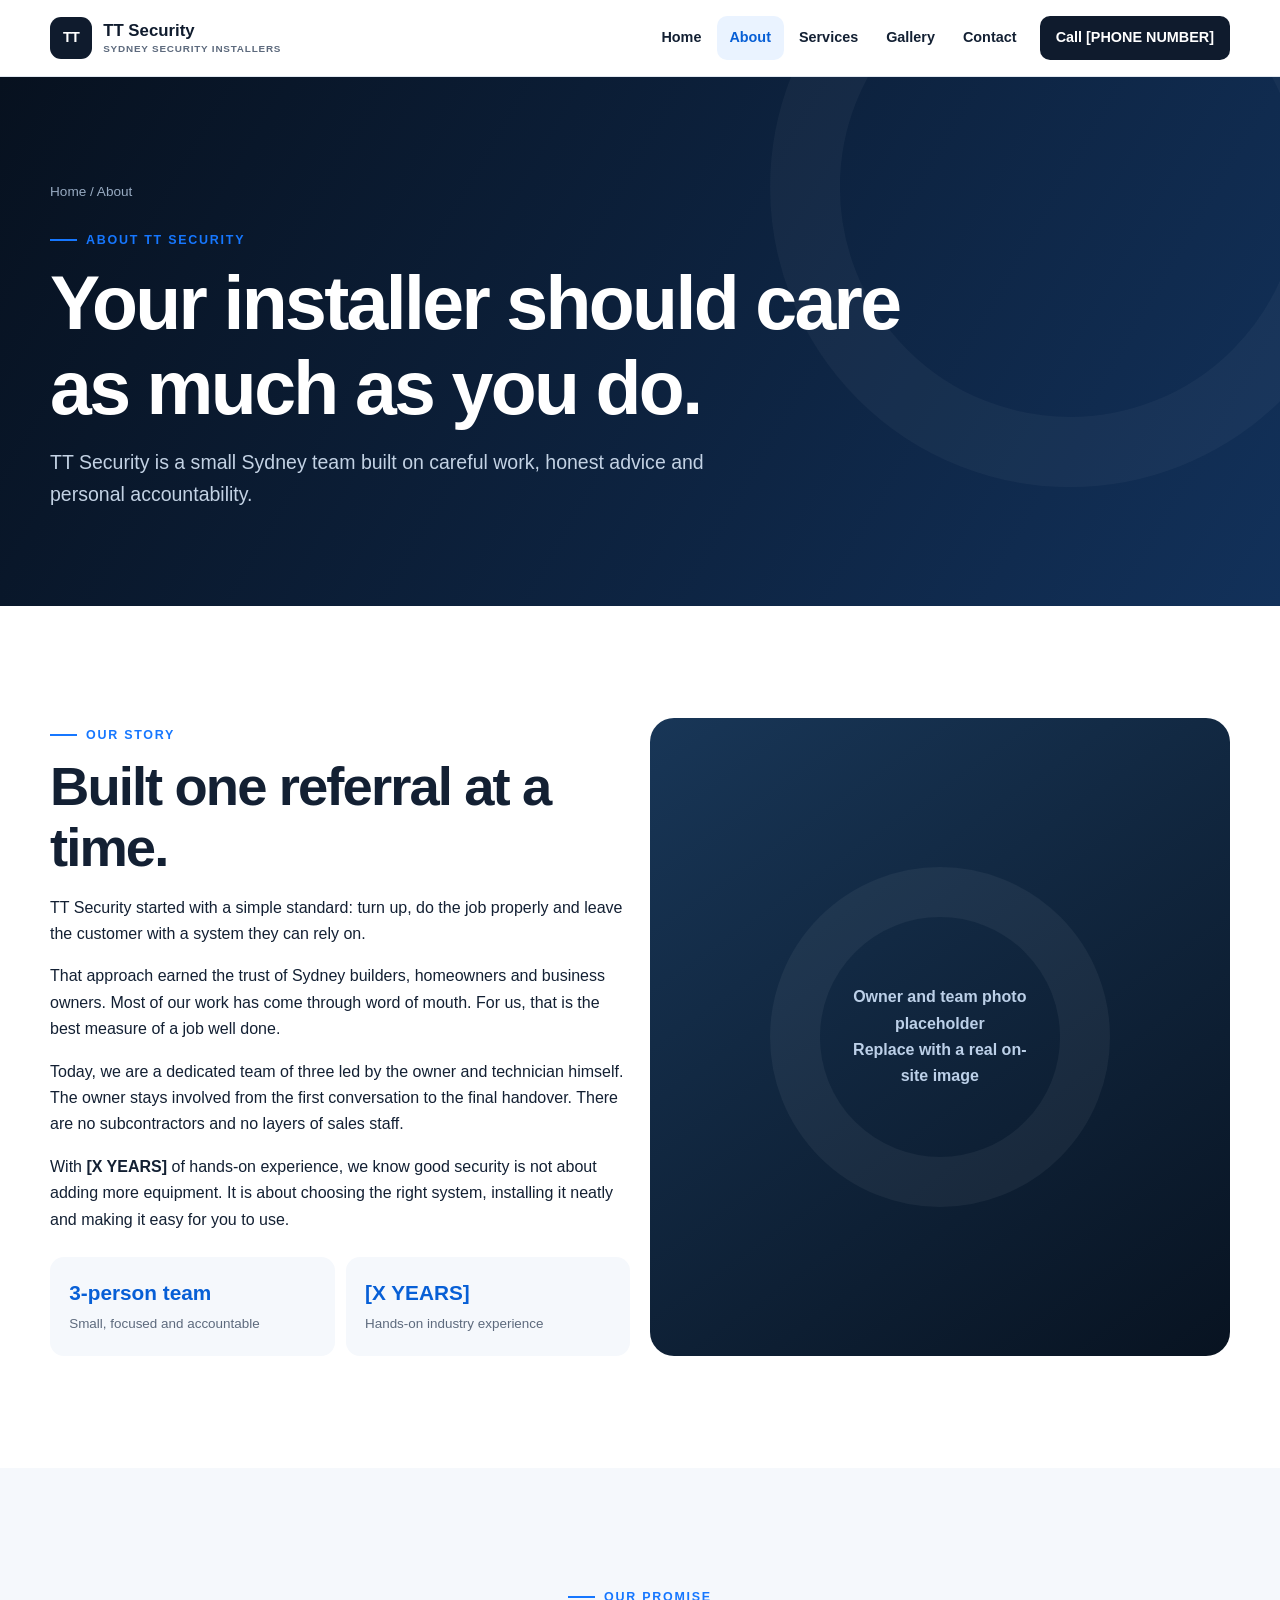
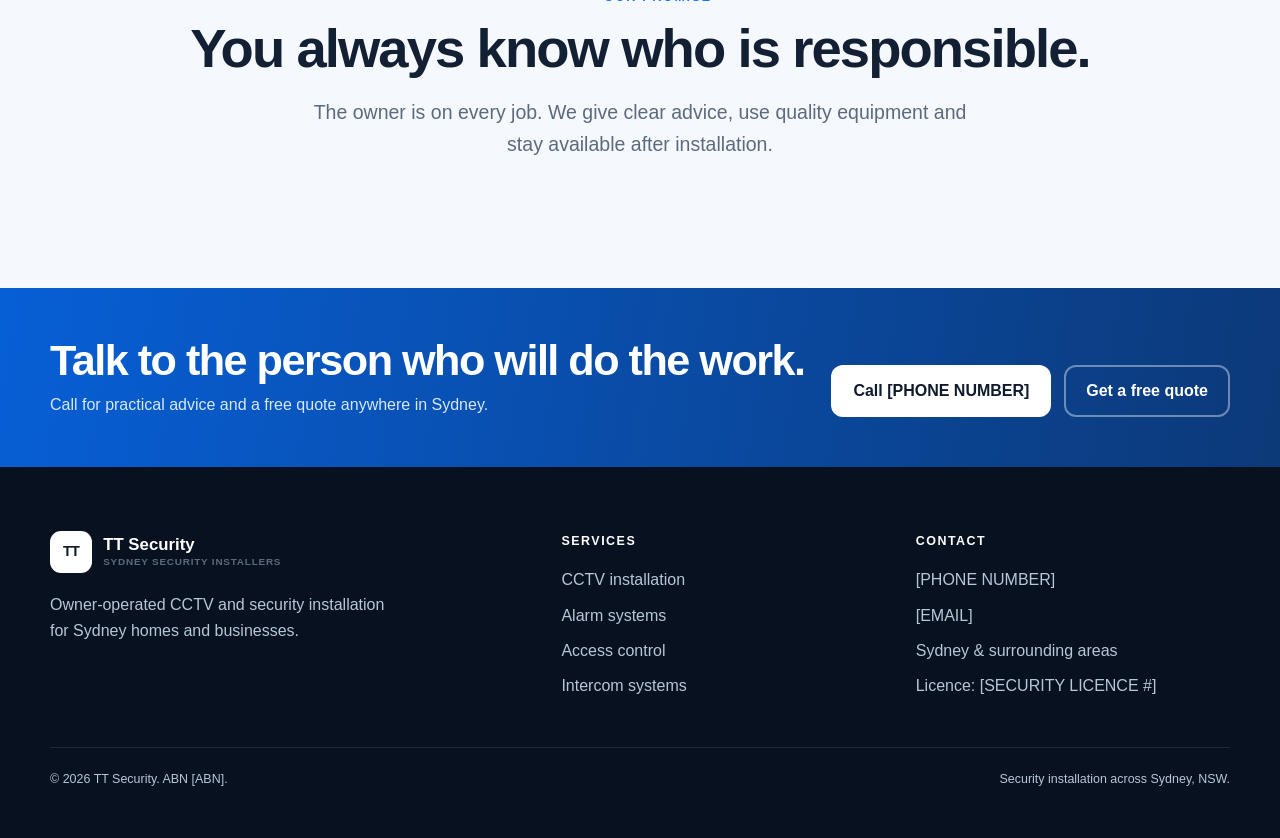
==== about.html @ d6d6823a "TT security website" ====
<!doctype html><html lang="en-AU"><head><meta charset="utf-8"><meta name="viewport" content="width=device-width, initial-scale=1"><title>About TT Security | Sydney Security Installers</title><meta name="description" content="Meet the owner-operated Sydney security team trusted by builders, homeowners and businesses for careful, accountable installation."><link rel="stylesheet" href="css/style.css"><script defer src="js/main.js"></script><script type="application/ld+json">{"@context":"https://schema.org","@type":"LocalBusiness","name":"TT Security","telephone":"[PHONE NUMBER]","email":"[EMAIL]","address":{"@type":"PostalAddress","streetAddress":"[ADDRESS]","addressLocality":"Sydney","addressRegion":"NSW","postalCode":"[POSTCODE]","addressCountry":"AU"},"areaServed":"Sydney NSW and surrounding areas","openingHours":"[BUSINESS HOURS]"}</script></head><body>
<a class="skip-link" href="#main">Skip to main content</a><header class="site-header"><div class="container header-inner"><a class="brand" href="index.html" aria-label="TT Security home"><span class="brand-mark">TT</span><span class="brand-text">TT Security<small>Sydney security installers</small></span></a><button class="nav-toggle" type="button" aria-expanded="false" aria-controls="site-nav" aria-label="Open navigation"><span class="nav-toggle-lines"></span></button><nav class="site-nav" id="site-nav" aria-label="Main navigation"><ul class="nav-list"><li><a href="index.html">Home</a></li><li><a href="about.html" aria-current="page">About</a></li><li><a href="services.html">Services</a></li><li><a href="gallery.html">Gallery</a></li><li><a href="contact.html">Contact</a></li><li><a class="nav-call" href="tel:+61000000000">Call [PHONE NUMBER]</a></li></ul></nav></div></header>
<main id="main"><section class="page-hero"><div class="container"><p class="breadcrumbs"><a href="index.html">Home</a> / About</p><p class="eyebrow">About TT Security</p><h1>Your installer should care as much as you do.</h1><p class="lead">TT Security is a small Sydney team built on careful work, honest advice and personal accountability.</p></div></section>
<section class="section"><div class="container about-grid"><div data-reveal><p class="eyebrow">Our story</p><h2>Built one referral at a time.</h2><p>TT Security started with a simple standard: turn up, do the job properly and leave the customer with a system they can rely on.</p><p>That approach earned the trust of Sydney builders, homeowners and business owners. Most of our work has come through word of mouth. For us, that is the best measure of a job well done.</p><p>Today, we are a dedicated team of three led by the owner and technician himself. The owner stays involved from the first conversation to the final handover. There are no subcontractors and no layers of sales staff.</p><p>With <strong>[X YEARS]</strong> of hands-on experience, we know good security is not about adding more equipment. It is about choosing the right system, installing it neatly and making it easy for you to use.</p><div class="stat-row"><div class="stat"><strong>3-person team</strong><span>Small, focused and accountable</span></div><div class="stat"><strong>[X YEARS]</strong><span>Hands-on industry experience</span></div></div></div><div class="photo-placeholder" data-reveal role="img" aria-label="Placeholder for a photo of the TT Security owner and installation team"><span>Owner and team photo placeholder<br>Replace with a real on-site image</span></div></div></section>
<section class="section section-alt"><div class="container center" data-reveal><p class="eyebrow">Our promise</p><h2>You always know who is responsible.</h2><p class="lead">The owner is on every job. We give clear advice, use quality equipment and stay available after installation.</p></div></section>
<section class="cta-band"><div class="container cta-band-inner"><div><h2>Talk to the person who will do the work.</h2><p>Call for practical advice and a free quote anywhere in Sydney.</p></div><div class="button-row"><a class="button button-light" href="tel:+61000000000">Call [PHONE NUMBER]</a><a class="button button-outline" href="contact.html">Get a free quote</a></div></div></section></main>
<footer class="site-footer"><div class="container"><div class="footer-grid"><div class="footer-brand"><a class="brand" href="index.html"><span class="brand-mark">TT</span><span class="brand-text">TT Security<small>Sydney security installers</small></span></a><p>Owner-operated CCTV and security installation for Sydney homes and businesses.</p></div><div><p class="footer-heading">Services</p><ul class="footer-links"><li><a href="services.html#cctv">CCTV installation</a></li><li><a href="services.html#alarms">Alarm systems</a></li><li><a href="services.html#access-control">Access control</a></li><li><a href="services.html#intercoms">Intercom systems</a></li></ul></div><div><p class="footer-heading">Contact</p><ul class="footer-links"><li><a href="tel:+61000000000">[PHONE NUMBER]</a></li><li><a href="mailto:hello@example.com">[EMAIL]</a></li><li>Sydney &amp; surrounding areas</li><li>Licence: [SECURITY LICENCE #]</li></ul></div></div><div class="footer-bottom"><span>© <span data-year>2026</span> TT Security. ABN [ABN].</span><span>Security installation across Sydney, NSW.</span></div></div></footer><div class="mobile-call-bar"><a href="tel:+61000000000">☎ Call TT Security</a></div></body></html>
---- css/style.css ----
:root {
  --navy-950: #07111f;
  --navy-900: #0f1b2d;
  --navy-800: #172943;
  --blue: #1677ff;
  --blue-dark: #075fd6;
  --blue-pale: #eaf3ff;
  --white: #ffffff;
  --ink: #132033;
  --muted: #5d6a7d;
  --line: #dce4ee;
  --surface: #f5f8fc;
  --success: #16825d;
  --shadow: 0 18px 50px rgba(15, 27, 45, 0.1);
  --radius: 20px;
  --max-width: 1180px;
}

* { box-sizing: border-box; }

html { scroll-behavior: smooth; }

body {
  margin: 0;
  color: var(--ink);
  background: var(--white);
  font-family: Inter, ui-sans-serif, -apple-system, BlinkMacSystemFont, "Segoe UI", sans-serif;
  font-size: 16px;
  line-height: 1.65;
  -webkit-font-smoothing: antialiased;
}

body.menu-open,
body.lightbox-open { overflow: hidden; }

a { color: inherit; text-decoration: none; }
img, svg { display: block; max-width: 100%; }
button, input, select, textarea { font: inherit; }
button { cursor: pointer; }

:focus-visible {
  outline: 3px solid rgba(22, 119, 255, 0.45);
  outline-offset: 3px;
}

.skip-link {
  position: fixed;
  left: 1rem;
  top: -5rem;
  z-index: 200;
  padding: 0.75rem 1rem;
  border-radius: 10px;
  color: var(--white);
  background: var(--blue);
  font-weight: 800;
}

.skip-link:focus { top: 1rem; }

.container {
  width: min(calc(100% - 2rem), var(--max-width));
  margin-inline: auto;
}

.section { padding: 5rem 0; }
.section-sm { padding: 3rem 0; }
.section-alt { background: var(--surface); }
.section-dark { color: var(--white); background: var(--navy-900); }

.eyebrow {
  display: inline-flex;
  align-items: center;
  gap: 0.55rem;
  margin: 0 0 0.85rem;
  color: var(--blue);
  font-size: 0.78rem;
  font-weight: 850;
  letter-spacing: 0.14em;
  line-height: 1.3;
  text-transform: uppercase;
}

.eyebrow::before {
  width: 1.7rem;
  height: 2px;
  background: currentColor;
  content: "";
}

.section-dark .eyebrow { color: #6eacff; }

h1, h2, h3 {
  margin: 0 0 1rem;
  font-weight: 850;
  letter-spacing: -0.035em;
  line-height: 1.12;
}

h1 { font-size: clamp(2.65rem, 8vw, 5.5rem); }
h2 { font-size: clamp(2rem, 5vw, 3.4rem); }
h3 { font-size: 1.35rem; }
p { margin: 0 0 1rem; }

.lead {
  max-width: 680px;
  color: var(--muted);
  font-size: clamp(1.05rem, 2vw, 1.22rem);
}

.section-dark .lead { color: #b8c7da; }
.center { text-align: center; }
.center .lead { margin-inline: auto; }

.button-row {
  display: flex;
  flex-wrap: wrap;
  gap: 0.8rem;
  margin-top: 1.7rem;
}

.button {
  display: inline-flex;
  min-height: 52px;
  align-items: center;
  justify-content: center;
  gap: 0.6rem;
  padding: 0.85rem 1.25rem;
  border: 2px solid transparent;
  border-radius: 12px;
  color: var(--white);
  background: var(--blue);
  box-shadow: 0 10px 24px rgba(22, 119, 255, 0.22);
  font-weight: 800;
  line-height: 1.2;
  transition: transform 180ms ease, background 180ms ease, box-shadow 180ms ease;
}

.button:hover { background: var(--blue-dark); transform: translateY(-2px); }
.button-light { color: var(--navy-900); background: var(--white); box-shadow: none; }
.button-light:hover { background: #eaf3ff; }
.button-outline { border-color: rgba(255, 255, 255, 0.4); background: transparent; box-shadow: none; }
.button-outline:hover { border-color: var(--white); background: rgba(255, 255, 255, 0.08); }
.button-dark { background: var(--navy-900); box-shadow: none; }
.button-dark:hover { background: var(--navy-800); }
.text-link { color: var(--blue-dark); font-weight: 800; }
.text-link:hover { text-decoration: underline; text-underline-offset: 4px; }

/* Header */
.site-header {
  position: sticky;
  top: 0;
  z-index: 100;
  border-bottom: 1px solid rgba(220, 228, 238, 0.85);
  background: rgba(255, 255, 255, 0.94);
  backdrop-filter: blur(14px);
}

.header-inner {
  display: flex;
  min-height: 76px;
  align-items: center;
  justify-content: space-between;
  gap: 1rem;
}

.brand { display: inline-flex; align-items: center; gap: 0.7rem; }
.brand-mark {
  display: grid;
  width: 42px;
  height: 42px;
  place-items: center;
  border-radius: 11px;
  color: var(--white);
  background: var(--navy-900);
  font-size: 0.9rem;
  font-weight: 900;
  letter-spacing: -0.05em;
}
.brand-text { display: grid; color: var(--navy-900); font-size: 1.05rem; font-weight: 900; line-height: 1.05; }
.brand-text small { margin-top: 0.25rem; color: var(--muted); font-size: 0.62rem; font-weight: 700; letter-spacing: 0.08em; text-transform: uppercase; }

.nav-toggle {
  display: grid;
  width: 48px;
  height: 48px;
  padding: 0;
  place-items: center;
  border: 1px solid var(--line);
  border-radius: 11px;
  color: var(--navy-900);
  background: var(--white);
}

.nav-toggle-lines,
.nav-toggle-lines::before,
.nav-toggle-lines::after {
  width: 21px;
  height: 2px;
  border-radius: 2px;
  background: currentColor;
  content: "";
  transition: transform 180ms ease, opacity 180ms ease;
}
.nav-toggle-lines { position: relative; }
.nav-toggle-lines::before { position: absolute; left: 0; top: -7px; }
.nav-toggle-lines::after { position: absolute; left: 0; top: 7px; }
.nav-toggle[aria-expanded="true"] .nav-toggle-lines { background: transparent; }
.nav-toggle[aria-expanded="true"] .nav-toggle-lines::before { top: 0; transform: rotate(45deg); }
.nav-toggle[aria-expanded="true"] .nav-toggle-lines::after { top: 0; transform: rotate(-45deg); }

.site-nav {
  position: fixed;
  inset: 77px 0 auto;
  display: none;
  max-height: calc(100vh - 77px);
  padding: 1rem;
  overflow-y: auto;
  border-bottom: 1px solid var(--line);
  background: var(--white);
  box-shadow: var(--shadow);
}
.site-nav.is-open { display: block; }
.nav-list { display: grid; gap: 0.2rem; margin: 0; padding: 0; list-style: none; }
.nav-list a { display: block; padding: 0.9rem 1rem; border-radius: 10px; font-weight: 750; }
.nav-list a:hover, .nav-list a[aria-current="page"] { color: var(--blue-dark); background: var(--blue-pale); }
.nav-list .nav-call { margin-top: 0.45rem; color: var(--white); background: var(--navy-900); text-align: center; }
.nav-list .nav-call:hover { color: var(--white); background: var(--navy-800); }

/* Hero */
.hero {
  position: relative;
  display: grid;
  min-height: 680px;
  align-items: center;
  overflow: hidden;
  color: var(--white);
  background:
    radial-gradient(circle at 82% 28%, rgba(22, 119, 255, 0.28), transparent 25%),
    linear-gradient(115deg, var(--navy-950) 0%, var(--navy-900) 62%, #102a50 100%);
}

.hero::before {
  position: absolute;
  inset: 0;
  opacity: 0.24;
  background-image: linear-gradient(rgba(255,255,255,.06) 1px, transparent 1px), linear-gradient(90deg, rgba(255,255,255,.06) 1px, transparent 1px);
  background-size: 52px 52px;
  content: "";
  mask-image: linear-gradient(to right, transparent, black 50%);
}

.hero::after {
  position: absolute;
  right: -140px;
  bottom: -240px;
  width: 600px;
  height: 600px;
  border: 90px solid rgba(255, 255, 255, 0.035);
  border-radius: 50%;
  content: "";
}

.hero-grid { position: relative; z-index: 1; display: grid; gap: 2.5rem; padding: 6rem 0; }
.hero-copy { max-width: 800px; }
.hero h1 { max-width: 850px; }
.hero .lead { max-width: 680px; color: #c4d2e5; }
.hero-note { display: flex; align-items: center; gap: 0.65rem; margin-top: 1.5rem; color: #c4d2e5; font-size: 0.92rem; }
.hero-note svg { width: 19px; color: #70adff; }

.hero-panel {
  position: relative;
  max-width: 420px;
  padding: 1.4rem;
  border: 1px solid rgba(255,255,255,.13);
  border-radius: var(--radius);
  background: rgba(255,255,255,.07);
  backdrop-filter: blur(12px);
}
.hero-panel strong { display: block; margin-bottom: 0.75rem; font-size: 1.2rem; }
.hero-panel ul { display: grid; gap: 0.65rem; margin: 0; padding: 0; list-style: none; }
.hero-panel li { display: flex; align-items: center; gap: 0.6rem; color: #dbe7f6; }
.hero-panel li::before { width: 8px; height: 8px; flex: 0 0 auto; border-radius: 50%; background: #5da3ff; content: ""; }

.trust-bar { position: relative; z-index: 3; margin-top: -1px; border-bottom: 1px solid var(--line); background: var(--white); }
.trust-grid { display: grid; grid-template-columns: 1fr 1fr; }
.trust-item { display: grid; min-height: 102px; align-content: center; padding: 1rem; border-right: 1px solid var(--line); border-bottom: 1px solid var(--line); }
.trust-item:nth-child(even) { border-right: 0; }
.trust-item strong { color: var(--navy-900); font-size: 0.93rem; }
.trust-item span { color: var(--muted); font-size: 0.76rem; }

/* Cards and grids */
.section-heading { display: flex; align-items: end; justify-content: space-between; gap: 2rem; margin-bottom: 2.5rem; }
.section-heading > div { max-width: 700px; }
.cards-4 { display: grid; gap: 1rem; }
.card {
  padding: 1.6rem;
  border: 1px solid var(--line);
  border-radius: var(--radius);
  background: var(--white);
  box-shadow: 0 12px 32px rgba(15, 27, 45, 0.05);
  transition: transform 180ms ease, border-color 180ms ease, box-shadow 180ms ease;
}
.card:hover { border-color: #b7d4fb; box-shadow: var(--shadow); transform: translateY(-4px); }
.icon-box { display: grid; width: 52px; height: 52px; margin-bottom: 1.3rem; place-items: center; border-radius: 14px; color: var(--blue); background: var(--blue-pale); }
.icon-box svg { width: 26px; height: 26px; }
.card p { color: var(--muted); }

.why-grid, .split-grid, .contact-grid, .about-grid, .service-detail { display: grid; gap: 1.2rem; }
.why-item { padding: 1.4rem 0; border-top: 1px solid rgba(220, 228, 238, 0.22); }
.why-number { display: block; margin-bottom: 0.9rem; color: #69aaff; font-size: 0.8rem; font-weight: 850; letter-spacing: 0.1em; }
.why-item p { color: #b8c7da; }

.audience-card { position: relative; min-height: 390px; padding: 2rem; overflow: hidden; border-radius: 24px; color: var(--white); background: var(--navy-900); }
.audience-card.business { background: linear-gradient(140deg, #0c4fa9, #0f1b2d); }
.audience-card::after { position: absolute; right: -55px; bottom: -55px; width: 180px; height: 180px; border: 40px solid rgba(255,255,255,.06); border-radius: 50%; content: ""; }
.audience-card > * { position: relative; z-index: 1; }
.audience-card p { max-width: 500px; color: #c7d4e5; }
.audience-label { display: inline-block; margin-bottom: 5rem; color: #81b6ff; font-size: 0.75rem; font-weight: 850; letter-spacing: 0.12em; text-transform: uppercase; }

/* Project placeholders */
.work-grid { display: grid; grid-template-columns: repeat(2, 1fr); gap: 0.75rem; }
.work-tile { position: relative; min-height: 180px; overflow: hidden; border-radius: 16px; color: var(--white); background: linear-gradient(145deg, #19375b, #091423); }
.work-tile::before { position: absolute; inset: 0; opacity: 0.32; background: repeating-linear-gradient(135deg, transparent 0 18px, rgba(255,255,255,.05) 18px 19px); content: ""; }
.work-tile::after { position: absolute; top: 28%; left: 50%; width: 52px; height: 30px; border: 5px solid rgba(255,255,255,.7); border-radius: 9px 9px 18px 18px; content: ""; transform: translateX(-50%); }
.work-tile span { position: absolute; right: 0.9rem; bottom: 0.8rem; left: 0.9rem; z-index: 1; font-size: 0.8rem; font-weight: 750; }
.work-tile:hover::before { opacity: 0.52; }

/* Forms */
.quote-wrap { display: grid; gap: 2rem; }
.quote-copy { max-width: 520px; }
.quote-copy .callout { margin-top: 2rem; padding: 1.2rem; border-left: 4px solid var(--blue); border-radius: 0 12px 12px 0; background: var(--blue-pale); }
.quote-form { padding: 1.4rem; border: 1px solid var(--line); border-radius: 24px; background: var(--white); box-shadow: var(--shadow); }
.form-grid { display: grid; gap: 1rem; }
.field { display: grid; gap: 0.4rem; }
.field label, .field legend { color: var(--navy-900); font-size: 0.88rem; font-weight: 800; }
.field label span { color: var(--blue-dark); }
.field input, .field select, .field textarea {
  width: 100%;
  min-height: 50px;
  padding: 0.75rem 0.85rem;
  border: 1px solid #cdd8e6;
  border-radius: 10px;
  color: var(--ink);
  background: #fbfcfe;
}
.field textarea { min-height: 120px; resize: vertical; }
.field input:focus, .field select:focus, .field textarea:focus { border-color: var(--blue); outline: 3px solid rgba(22,119,255,.12); }
.field-full { grid-column: 1 / -1; }
fieldset.field { margin: 0; padding: 0; border: 0; }
.radio-group { display: flex; gap: 0.7rem; }
.radio-option { display: flex; flex: 1; min-height: 50px; align-items: center; gap: 0.55rem; padding: 0.7rem 0.8rem; border: 1px solid #cdd8e6; border-radius: 10px; background: #fbfcfe; }
.radio-option input { width: 18px; min-height: auto; accent-color: var(--blue); }
.form-footer { display: grid; gap: 0.8rem; margin-top: 1rem; }
.form-footer .button { width: 100%; border: 0; }
.form-note { margin: 0; color: var(--muted); font-size: 0.83rem; text-align: center; }
.form-success { display: none; padding: 1rem; border-radius: 12px; color: #0a5e42; background: #e7f7f1; font-weight: 750; }
.form-success.is-visible { display: block; }

/* Inner pages */
.page-hero { position: relative; padding: 6.5rem 0 5rem; overflow: hidden; color: var(--white); background: linear-gradient(120deg, var(--navy-950), #12315a); }
.page-hero::after { position: absolute; top: -190px; right: -90px; width: 460px; height: 460px; border: 70px solid rgba(255,255,255,.035); border-radius: 50%; content: ""; }
.page-hero .container { position: relative; z-index: 1; }
.page-hero h1 { max-width: 880px; font-size: clamp(2.6rem, 7vw, 4.7rem); }
.page-hero .lead { color: #c3d2e4; }
.breadcrumbs { margin-bottom: 1.2rem; color: #98abc2; font-size: 0.85rem; }
.breadcrumbs a:hover { color: var(--white); }

.photo-placeholder { position: relative; display: grid; min-height: 420px; place-items: center; overflow: hidden; border-radius: 24px; color: #bcd0e8; background: linear-gradient(145deg, #183657, #081321); text-align: center; }
.photo-placeholder::before { position: absolute; width: 240px; height: 240px; border: 50px solid rgba(255,255,255,.05); border-radius: 50%; content: ""; }
.photo-placeholder span { position: relative; z-index: 1; max-width: 220px; padding: 1rem; font-weight: 750; }
.stat-row { display: grid; grid-template-columns: 1fr 1fr; gap: 0.7rem; margin-top: 1.5rem; }
.stat { padding: 1.2rem; border-radius: 14px; background: var(--surface); }
.stat strong { display: block; color: var(--blue-dark); font-size: 1.3rem; }
.stat span { color: var(--muted); font-size: 0.84rem; }

.service-detail { padding: 3rem 0; border-bottom: 1px solid var(--line); scroll-margin-top: 92px; }
.service-detail:last-child { border-bottom: 0; }
.service-number { color: var(--blue); font-size: 0.76rem; font-weight: 900; letter-spacing: 0.14em; text-transform: uppercase; }
.service-list { display: grid; gap: 0.7rem; margin: 1.3rem 0; padding: 0; list-style: none; }
.service-list li { display: flex; gap: 0.65rem; }
.service-list li::before { color: var(--blue); content: "✓"; font-weight: 900; }
.use-case { padding: 1.3rem; border-radius: 14px; background: var(--surface); }
.use-case + .use-case { margin-top: 0.8rem; }
.use-case strong { display: block; margin-bottom: 0.35rem; }
.use-case p { margin: 0; color: var(--muted); font-size: 0.92rem; }
.brand-note { margin-top: 1rem; color: var(--muted); font-size: 0.88rem; }

.gallery-grid { display: grid; gap: 1rem; }
.gallery-item { padding: 0; overflow: hidden; border: 0; border-radius: 16px; color: var(--white); background: var(--navy-900); text-align: left; box-shadow: 0 10px 28px rgba(15,27,45,.1); }
.gallery-visual { position: relative; min-height: 250px; background: linear-gradient(145deg, #1c406b, #091321); }
.gallery-visual::before { position: absolute; inset: 0; opacity: .28; background: repeating-linear-gradient(45deg, transparent 0 24px, rgba(255,255,255,.06) 24px 25px); content: ""; }
.gallery-visual::after { position: absolute; top: 50%; left: 50%; width: 64px; height: 38px; border: 6px solid rgba(255,255,255,.72); border-radius: 12px 12px 22px 22px; content: ""; transform: translate(-50%,-50%); }
.gallery-item:nth-child(3n+2) .gallery-visual { background: linear-gradient(145deg, #1351a5, #0a1a30); }
.gallery-item:nth-child(3n+3) .gallery-visual { background: linear-gradient(145deg, #40516a, #0b1625); }
.gallery-caption { display: block; padding: 1rem; font-size: 0.88rem; font-weight: 750; }
.gallery-item:hover .gallery-visual { filter: brightness(1.15); }

.lightbox { position: fixed; inset: 0; z-index: 300; display: none; place-items: center; padding: 1rem; background: rgba(3,10,19,.92); }
.lightbox.is-open { display: grid; }
.lightbox-dialog { width: min(900px, 100%); }
.lightbox-visual { position: relative; min-height: min(65vh, 620px); border-radius: 18px; background: linear-gradient(145deg, #1c406b, #091321); }
.lightbox-visual::after { position: absolute; top: 50%; left: 50%; width: 100px; height: 58px; border: 9px solid rgba(255,255,255,.72); border-radius: 16px 16px 30px 30px; content: ""; transform: translate(-50%,-50%); }
.lightbox-caption { margin: 1rem 0 0; color: var(--white); text-align: center; }
.lightbox-close { position: absolute; top: 1rem; right: 1rem; display: grid; width: 48px; height: 48px; place-items: center; border: 1px solid rgba(255,255,255,.25); border-radius: 50%; color: var(--white); background: rgba(255,255,255,.08); font-size: 1.6rem; }

.contact-card { padding: 1.4rem; border: 1px solid var(--line); border-radius: 16px; }
.contact-card span { display: block; color: var(--muted); font-size: 0.8rem; font-weight: 750; letter-spacing: .08em; text-transform: uppercase; }
.contact-card strong, .contact-card a { color: var(--navy-900); font-size: 1.08rem; font-weight: 850; }
.map-wrap { min-height: 380px; overflow: hidden; border-radius: 20px; background: var(--surface); }
.map-wrap iframe { width: 100%; height: 420px; border: 0; }

.cta-band { padding: 3rem 0; color: var(--white); background: linear-gradient(100deg, var(--blue-dark), #0c3978); }
.cta-band-inner { display: grid; gap: 1.5rem; align-items: center; }
.cta-band h2 { margin-bottom: 0.5rem; font-size: clamp(1.8rem, 4vw, 2.7rem); }
.cta-band p { margin: 0; color: #d8e8ff; }

/* Footer */
.site-footer { padding: 4rem 0 6.5rem; color: #b7c6d8; background: var(--navy-950); }
.footer-grid { display: grid; gap: 2.5rem; }
.footer-brand .brand-text { color: var(--white); }
.footer-brand .brand-mark { color: var(--navy-900); background: var(--white); }
.footer-brand p { max-width: 350px; margin-top: 1.2rem; }
.footer-heading { margin: 0 0 1rem; color: var(--white); font-size: 0.78rem; font-weight: 850; letter-spacing: .12em; text-transform: uppercase; }
.footer-links { display: grid; gap: 0.55rem; margin: 0; padding: 0; list-style: none; }
.footer-links a:hover { color: var(--white); }
.footer-bottom { display: flex; flex-wrap: wrap; justify-content: space-between; gap: 1rem; margin-top: 3rem; padding-top: 1.3rem; border-top: 1px solid rgba(255,255,255,.1); font-size: 0.78rem; }

.mobile-call-bar { position: fixed; right: 0; bottom: 0; left: 0; z-index: 150; padding: 0.7rem 1rem calc(0.7rem + env(safe-area-inset-bottom)); border-top: 1px solid rgba(255,255,255,.15); background: var(--navy-950); }
.mobile-call-bar a { display: flex; min-height: 52px; align-items: center; justify-content: center; gap: .6rem; border-radius: 11px; color: var(--white); background: var(--blue); font-weight: 850; }

[data-reveal] { opacity: 0; transform: translateY(20px); transition: opacity 600ms ease, transform 600ms ease; }
[data-reveal].is-visible { opacity: 1; transform: none; }
@media (prefers-reduced-motion: reduce) {
  html { scroll-behavior: auto; }
  *, *::before, *::after { scroll-behavior: auto !important; transition-duration: .01ms !important; animation-duration: .01ms !important; animation-iteration-count: 1 !important; }
  [data-reveal] { opacity: 1; transform: none; }
}

@media (min-width: 680px) {
  .cards-4, .why-grid { grid-template-columns: repeat(2, 1fr); }
  .split-grid, .about-grid, .quote-wrap, .contact-grid { grid-template-columns: 1fr 1fr; }
  .form-grid { grid-template-columns: 1fr 1fr; }
  .work-grid { grid-template-columns: repeat(3, 1fr); }
  .gallery-grid { grid-template-columns: repeat(2, 1fr); }
  .footer-grid { grid-template-columns: 1.5fr 1fr 1fr; }
  .cta-band-inner { grid-template-columns: 1fr auto; }
  .quote-form { padding: 2rem; }
}

@media (min-width: 920px) {
  .section { padding: 7rem 0; }
  .nav-toggle { display: none; }
  .site-nav { position: static; display: block; max-height: none; padding: 0; overflow: visible; border: 0; background: transparent; box-shadow: none; }
  .nav-list { display: flex; align-items: center; gap: 0.15rem; }
  .nav-list a { padding: 0.65rem 0.8rem; font-size: 0.9rem; }
  .nav-list .nav-call { margin: 0 0 0 0.5rem; padding-inline: 1rem; }
  .hero-grid { grid-template-columns: 1fr 340px; align-items: end; }
  .trust-grid { grid-template-columns: repeat(4, 1fr); }
  .trust-item { border-bottom: 0; }
  .trust-item:nth-child(even) { border-right: 1px solid var(--line); }
  .trust-item:last-child { border-right: 0; }
  .cards-4 { grid-template-columns: repeat(4, 1fr); }
  .why-grid { grid-template-columns: repeat(4, 1fr); }
  .work-grid { grid-template-columns: repeat(6, 1fr); }
  .work-tile { min-height: 210px; }
  .service-detail { grid-template-columns: minmax(0, 1.15fr) minmax(320px, .85fr); gap: 5rem; padding: 5rem 0; }
  .service-detail:nth-child(even) .service-copy { order: 2; }
  .gallery-grid { grid-template-columns: repeat(3, 1fr); }
  .mobile-call-bar { display: none; }
  .site-footer { padding-bottom: 3rem; }
}

@media (max-width: 679px) {
  .section-heading { display: block; }
  .section-heading .text-link { display: inline-block; margin-top: 1rem; }
  .button-row .button { width: 100%; }
  .radio-group { flex-direction: column; }
  .page-hero { padding: 5rem 0 4rem; }
}
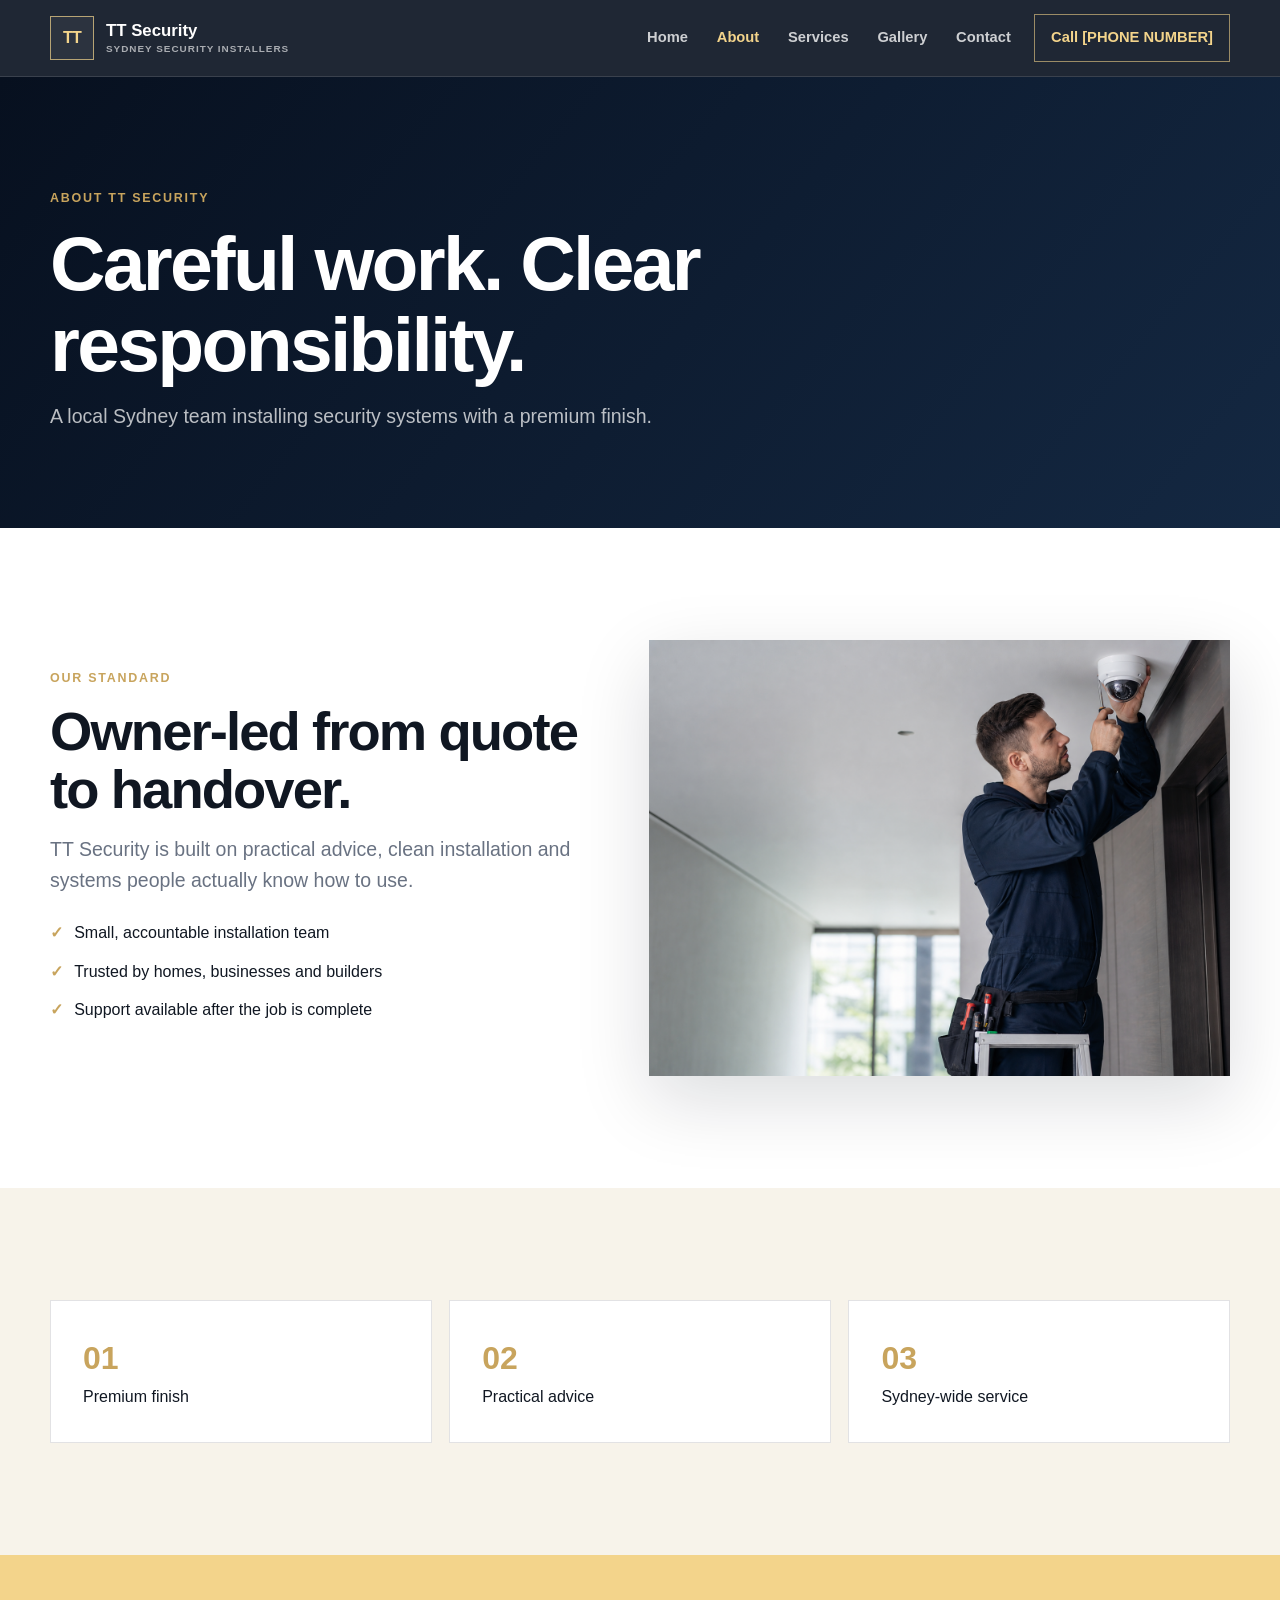
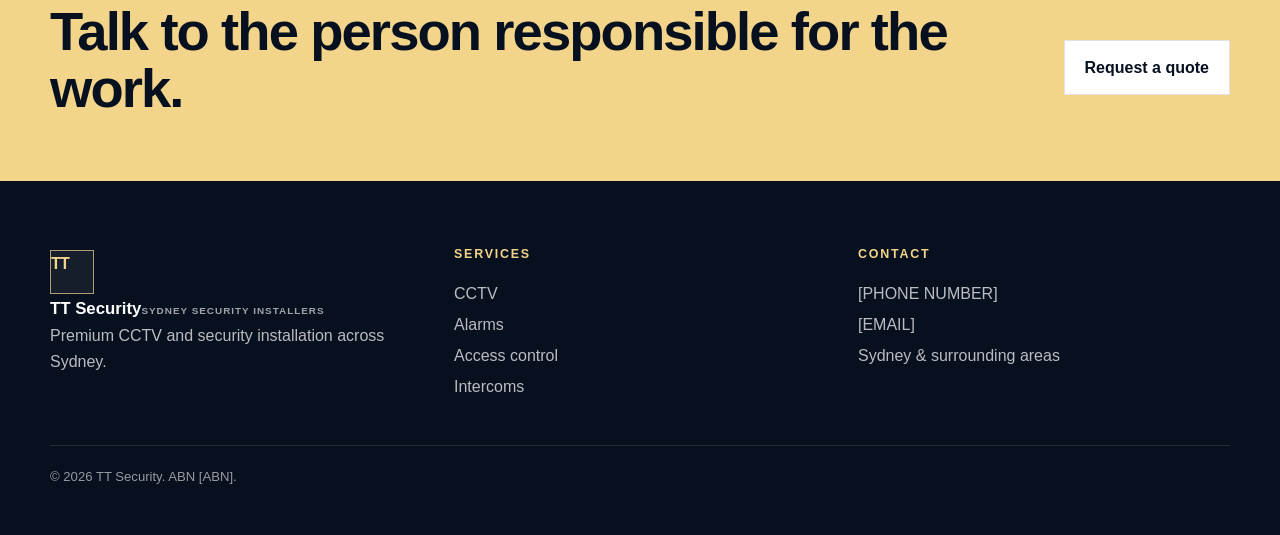
==== commit 15c2aa6a: "Website" ====
--- a/about.html
+++ b/about.html
@@ -1,7 +1,22 @@
-<!doctype html><html lang="en-AU"><head><meta charset="utf-8"><meta name="viewport" content="width=device-width, initial-scale=1"><title>About TT Security | Sydney Security Installers</title><meta name="description" content="Meet the owner-operated Sydney security team trusted by builders, homeowners and businesses for careful, accountable installation."><link rel="stylesheet" href="css/style.css"><script defer src="js/main.js"></script><script type="application/ld+json">{"@context":"https://schema.org","@type":"LocalBusiness","name":"TT Security","telephone":"[PHONE NUMBER]","email":"[EMAIL]","address":{"@type":"PostalAddress","streetAddress":"[ADDRESS]","addressLocality":"Sydney","addressRegion":"NSW","postalCode":"[POSTCODE]","addressCountry":"AU"},"areaServed":"Sydney NSW and surrounding areas","openingHours":"[BUSINESS HOURS]"}</script></head><body>
-<a class="skip-link" href="#main">Skip to main content</a><header class="site-header"><div class="container header-inner"><a class="brand" href="index.html" aria-label="TT Security home"><span class="brand-mark">TT</span><span class="brand-text">TT Security<small>Sydney security installers</small></span></a><button class="nav-toggle" type="button" aria-expanded="false" aria-controls="site-nav" aria-label="Open navigation"><span class="nav-toggle-lines"></span></button><nav class="site-nav" id="site-nav" aria-label="Main navigation"><ul class="nav-list"><li><a href="index.html">Home</a></li><li><a href="about.html" aria-current="page">About</a></li><li><a href="services.html">Services</a></li><li><a href="gallery.html">Gallery</a></li><li><a href="contact.html">Contact</a></li><li><a class="nav-call" href="tel:+61000000000">Call [PHONE NUMBER]</a></li></ul></nav></div></header>
-<main id="main"><section class="page-hero"><div class="container"><p class="breadcrumbs"><a href="index.html">Home</a> / About</p><p class="eyebrow">About TT Security</p><h1>Your installer should care as much as you do.</h1><p class="lead">TT Security is a small Sydney team built on careful work, honest advice and personal accountability.</p></div></section>
-<section class="section"><div class="container about-grid"><div data-reveal><p class="eyebrow">Our story</p><h2>Built one referral at a time.</h2><p>TT Security started with a simple standard: turn up, do the job properly and leave the customer with a system they can rely on.</p><p>That approach earned the trust of Sydney builders, homeowners and business owners. Most of our work has come through word of mouth. For us, that is the best measure of a job well done.</p><p>Today, we are a dedicated team of three led by the owner and technician himself. The owner stays involved from the first conversation to the final handover. There are no subcontractors and no layers of sales staff.</p><p>With <strong>[X YEARS]</strong> of hands-on experience, we know good security is not about adding more equipment. It is about choosing the right system, installing it neatly and making it easy for you to use.</p><div class="stat-row"><div class="stat"><strong>3-person team</strong><span>Small, focused and accountable</span></div><div class="stat"><strong>[X YEARS]</strong><span>Hands-on industry experience</span></div></div></div><div class="photo-placeholder" data-reveal role="img" aria-label="Placeholder for a photo of the TT Security owner and installation team"><span>Owner and team photo placeholder<br>Replace with a real on-site image</span></div></div></section>
-<section class="section section-alt"><div class="container center" data-reveal><p class="eyebrow">Our promise</p><h2>You always know who is responsible.</h2><p class="lead">The owner is on every job. We give clear advice, use quality equipment and stay available after installation.</p></div></section>
-<section class="cta-band"><div class="container cta-band-inner"><div><h2>Talk to the person who will do the work.</h2><p>Call for practical advice and a free quote anywhere in Sydney.</p></div><div class="button-row"><a class="button button-light" href="tel:+61000000000">Call [PHONE NUMBER]</a><a class="button button-outline" href="contact.html">Get a free quote</a></div></div></section></main>
-<footer class="site-footer"><div class="container"><div class="footer-grid"><div class="footer-brand"><a class="brand" href="index.html"><span class="brand-mark">TT</span><span class="brand-text">TT Security<small>Sydney security installers</small></span></a><p>Owner-operated CCTV and security installation for Sydney homes and businesses.</p></div><div><p class="footer-heading">Services</p><ul class="footer-links"><li><a href="services.html#cctv">CCTV installation</a></li><li><a href="services.html#alarms">Alarm systems</a></li><li><a href="services.html#access-control">Access control</a></li><li><a href="services.html#intercoms">Intercom systems</a></li></ul></div><div><p class="footer-heading">Contact</p><ul class="footer-links"><li><a href="tel:+61000000000">[PHONE NUMBER]</a></li><li><a href="mailto:hello@example.com">[EMAIL]</a></li><li>Sydney &amp; surrounding areas</li><li>Licence: [SECURITY LICENCE #]</li></ul></div></div><div class="footer-bottom"><span>© <span data-year>2026</span> TT Security. ABN [ABN].</span><span>Security installation across Sydney, NSW.</span></div></div></footer><div class="mobile-call-bar"><a href="tel:+61000000000">☎ Call TT Security</a></div></body></html>
+<!doctype html>
+<html lang="en-AU">
+<head>
+  <meta charset="utf-8">
+  <meta name="viewport" content="width=device-width, initial-scale=1">
+  <title>About TT Security | Sydney Security Installers</title>
+  <meta name="description" content="Owner-led Sydney security installers for premium CCTV, alarms, intercoms and access control.">
+  <link rel="stylesheet" href="css/style.css">
+  <script defer src="js/main.js"></script>
+</head>
+<body>
+  <a class="skip-link" href="#main">Skip to main content</a>
+  <header class="site-header"><div class="container header-inner"><a class="brand" href="index.html"><span class="brand-mark">TT</span><span class="brand-text">TT Security<small>Sydney security installers</small></span></a><button class="nav-toggle" type="button" aria-expanded="false" aria-controls="site-nav" aria-label="Open navigation"><span class="nav-toggle-lines"></span></button><nav class="site-nav" id="site-nav"><ul class="nav-list"><li><a href="index.html">Home</a></li><li><a href="about.html" aria-current="page">About</a></li><li><a href="services.html">Services</a></li><li><a href="gallery.html">Gallery</a></li><li><a href="contact.html">Contact</a></li><li><a class="nav-call" href="tel:+61000000000">Call [PHONE NUMBER]</a></li></ul></nav></div></header>
+  <main id="main">
+    <section class="page-hero"><div class="container"><p class="eyebrow">About TT Security</p><h1>Careful work. Clear responsibility.</h1><p class="lead">A local Sydney team installing security systems with a premium finish.</p></div></section>
+    <section class="section"><div class="container split-grid"><div class="section-copy" data-reveal><p class="eyebrow">Our standard</p><h2>Owner-led from quote to handover.</h2><p class="lead">TT Security is built on practical advice, clean installation and systems people actually know how to use.</p><ul class="check-list"><li>Small, accountable installation team</li><li>Trusted by homes, businesses and builders</li><li>Support available after the job is complete</li></ul></div><div class="image-panel" data-reveal><img src="assets/technician-installation.png" alt="Security technician installing CCTV hardware"></div></div></section>
+    <section class="section section-alt"><div class="container stat-grid" data-reveal><div><strong>01</strong><span>Premium finish</span></div><div><strong>02</strong><span>Practical advice</span></div><div><strong>03</strong><span>Sydney-wide service</span></div></div></section>
+    <section class="cta-band"><div class="container cta-inner"><h2>Talk to the person responsible for the work.</h2><a class="button button-light" href="contact.html">Request a quote</a></div></section>
+  </main>
+  <footer class="site-footer"><div class="container footer-grid"><div><a class="brand" href="index.html"><span class="brand-mark">TT</span><span class="brand-text">TT Security<small>Sydney security installers</small></span></a><p>Premium CCTV and security installation across Sydney.</p></div><div><p class="footer-heading">Services</p><a href="services.html#cctv">CCTV</a><a href="services.html#alarms">Alarms</a><a href="services.html#access-control">Access control</a><a href="services.html#intercoms">Intercoms</a></div><div><p class="footer-heading">Contact</p><a href="tel:+61000000000">[PHONE NUMBER]</a><a href="mailto:hello@example.com">[EMAIL]</a><span>Sydney & surrounding areas</span></div></div><div class="container footer-bottom">© <span data-year>2026</span> TT Security. ABN [ABN].</div></footer><div class="mobile-call-bar"><a href="tel:+61000000000">Call TT Security</a></div>
+</body>
+</html>
--- a/css/style.css
+++ b/css/style.css
@@ -1,479 +1,162 @@
 :root {
-  --navy-950: #07111f;
-  --navy-900: #0f1b2d;
-  --navy-800: #172943;
-  --blue: #1677ff;
-  --blue-dark: #075fd6;
-  --blue-pale: #eaf3ff;
+  --ink: #101722;
+  --muted: #697282;
+  --navy: #07101f;
+  --navy-2: #0d1b2f;
+  --gold: #c8a45d;
+  --gold-2: #f3d48b;
+  --cream: #f7f3ea;
   --white: #ffffff;
-  --ink: #132033;
-  --muted: #5d6a7d;
-  --line: #dce4ee;
-  --surface: #f5f8fc;
-  --success: #16825d;
-  --shadow: 0 18px 50px rgba(15, 27, 45, 0.1);
-  --radius: 20px;
-  --max-width: 1180px;
+  --line: rgba(16, 23, 34, 0.12);
+  --shadow: 0 24px 70px rgba(7, 16, 31, 0.14);
+  --max: 1180px;
 }
 
 * { box-sizing: border-box; }
-
 html { scroll-behavior: smooth; }
-
-body {
-  margin: 0;
-  color: var(--ink);
-  background: var(--white);
-  font-family: Inter, ui-sans-serif, -apple-system, BlinkMacSystemFont, "Segoe UI", sans-serif;
-  font-size: 16px;
-  line-height: 1.65;
-  -webkit-font-smoothing: antialiased;
-}
-
-body.menu-open,
-body.lightbox-open { overflow: hidden; }
-
+body { margin: 0; color: var(--ink); background: var(--white); font-family: Inter, ui-sans-serif, -apple-system, BlinkMacSystemFont, "Segoe UI", sans-serif; line-height: 1.6; }
+body.menu-open { overflow: hidden; }
 a { color: inherit; text-decoration: none; }
-img, svg { display: block; max-width: 100%; }
+img { display: block; max-width: 100%; }
 button, input, select, textarea { font: inherit; }
-button { cursor: pointer; }
-
-:focus-visible {
-  outline: 3px solid rgba(22, 119, 255, 0.45);
-  outline-offset: 3px;
-}
-
-.skip-link {
-  position: fixed;
-  left: 1rem;
-  top: -5rem;
-  z-index: 200;
-  padding: 0.75rem 1rem;
-  border-radius: 10px;
-  color: var(--white);
-  background: var(--blue);
-  font-weight: 800;
-}
-
+.container { width: min(calc(100% - 2rem), var(--max)); margin-inline: auto; }
+.skip-link { position: fixed; left: 1rem; top: -5rem; z-index: 200; padding: .75rem 1rem; color: var(--navy); background: var(--gold-2); font-weight: 800; }
 .skip-link:focus { top: 1rem; }
 
-.container {
-  width: min(calc(100% - 2rem), var(--max-width));
-  margin-inline: auto;
-}
-
-.section { padding: 5rem 0; }
-.section-sm { padding: 3rem 0; }
-.section-alt { background: var(--surface); }
-.section-dark { color: var(--white); background: var(--navy-900); }
-
-.eyebrow {
-  display: inline-flex;
-  align-items: center;
-  gap: 0.55rem;
-  margin: 0 0 0.85rem;
-  color: var(--blue);
-  font-size: 0.78rem;
-  font-weight: 850;
-  letter-spacing: 0.14em;
-  line-height: 1.3;
-  text-transform: uppercase;
-}
-
-.eyebrow::before {
-  width: 1.7rem;
-  height: 2px;
-  background: currentColor;
-  content: "";
-}
-
-.section-dark .eyebrow { color: #6eacff; }
-
-h1, h2, h3 {
-  margin: 0 0 1rem;
-  font-weight: 850;
-  letter-spacing: -0.035em;
-  line-height: 1.12;
-}
-
-h1 { font-size: clamp(2.65rem, 8vw, 5.5rem); }
-h2 { font-size: clamp(2rem, 5vw, 3.4rem); }
-h3 { font-size: 1.35rem; }
-p { margin: 0 0 1rem; }
-
-.lead {
-  max-width: 680px;
-  color: var(--muted);
-  font-size: clamp(1.05rem, 2vw, 1.22rem);
-}
-
-.section-dark .lead { color: #b8c7da; }
-.center { text-align: center; }
-.center .lead { margin-inline: auto; }
-
-.button-row {
-  display: flex;
-  flex-wrap: wrap;
-  gap: 0.8rem;
-  margin-top: 1.7rem;
-}
-
-.button {
-  display: inline-flex;
-  min-height: 52px;
-  align-items: center;
-  justify-content: center;
-  gap: 0.6rem;
-  padding: 0.85rem 1.25rem;
-  border: 2px solid transparent;
-  border-radius: 12px;
-  color: var(--white);
-  background: var(--blue);
-  box-shadow: 0 10px 24px rgba(22, 119, 255, 0.22);
-  font-weight: 800;
-  line-height: 1.2;
-  transition: transform 180ms ease, background 180ms ease, box-shadow 180ms ease;
-}
-
-.button:hover { background: var(--blue-dark); transform: translateY(-2px); }
-.button-light { color: var(--navy-900); background: var(--white); box-shadow: none; }
-.button-light:hover { background: #eaf3ff; }
-.button-outline { border-color: rgba(255, 255, 255, 0.4); background: transparent; box-shadow: none; }
-.button-outline:hover { border-color: var(--white); background: rgba(255, 255, 255, 0.08); }
-.button-dark { background: var(--navy-900); box-shadow: none; }
-.button-dark:hover { background: var(--navy-800); }
-.text-link { color: var(--blue-dark); font-weight: 800; }
-.text-link:hover { text-decoration: underline; text-underline-offset: 4px; }
-
-/* Header */
-.site-header {
-  position: sticky;
-  top: 0;
-  z-index: 100;
-  border-bottom: 1px solid rgba(220, 228, 238, 0.85);
-  background: rgba(255, 255, 255, 0.94);
-  backdrop-filter: blur(14px);
-}
-
-.header-inner {
-  display: flex;
-  min-height: 76px;
-  align-items: center;
-  justify-content: space-between;
-  gap: 1rem;
-}
-
-.brand { display: inline-flex; align-items: center; gap: 0.7rem; }
-.brand-mark {
-  display: grid;
-  width: 42px;
-  height: 42px;
-  place-items: center;
-  border-radius: 11px;
-  color: var(--white);
-  background: var(--navy-900);
-  font-size: 0.9rem;
-  font-weight: 900;
-  letter-spacing: -0.05em;
-}
-.brand-text { display: grid; color: var(--navy-900); font-size: 1.05rem; font-weight: 900; line-height: 1.05; }
-.brand-text small { margin-top: 0.25rem; color: var(--muted); font-size: 0.62rem; font-weight: 700; letter-spacing: 0.08em; text-transform: uppercase; }
-
-.nav-toggle {
-  display: grid;
-  width: 48px;
-  height: 48px;
-  padding: 0;
-  place-items: center;
-  border: 1px solid var(--line);
-  border-radius: 11px;
-  color: var(--navy-900);
-  background: var(--white);
-}
-
-.nav-toggle-lines,
-.nav-toggle-lines::before,
-.nav-toggle-lines::after {
-  width: 21px;
-  height: 2px;
-  border-radius: 2px;
-  background: currentColor;
-  content: "";
-  transition: transform 180ms ease, opacity 180ms ease;
-}
+.site-header { position: sticky; top: 0; z-index: 100; border-bottom: 1px solid rgba(255,255,255,.12); background: rgba(7, 16, 31, .9); backdrop-filter: blur(16px); }
+.header-inner { display: flex; min-height: 76px; align-items: center; justify-content: space-between; gap: 1rem; }
+.brand { display: inline-flex; align-items: center; gap: .75rem; color: var(--white); }
+.brand-mark { display: grid; width: 44px; height: 44px; place-items: center; border: 1px solid rgba(243,212,139,.7); color: var(--gold-2); background: rgba(255,255,255,.06); font-weight: 900; letter-spacing: -.05em; }
+.brand-text { display: grid; font-size: 1.05rem; font-weight: 850; line-height: 1.05; }
+.brand-text small { margin-top: .28rem; color: rgba(255,255,255,.62); font-size: .62rem; letter-spacing: .1em; text-transform: uppercase; }
+.nav-toggle { display: grid; width: 46px; height: 46px; place-items: center; border: 1px solid rgba(255,255,255,.18); border-radius: 4px; color: var(--white); background: transparent; }
+.nav-toggle-lines, .nav-toggle-lines::before, .nav-toggle-lines::after { width: 22px; height: 2px; background: currentColor; content: ""; transition: .2s ease; }
 .nav-toggle-lines { position: relative; }
-.nav-toggle-lines::before { position: absolute; left: 0; top: -7px; }
-.nav-toggle-lines::after { position: absolute; left: 0; top: 7px; }
+.nav-toggle-lines::before, .nav-toggle-lines::after { position: absolute; left: 0; }
+.nav-toggle-lines::before { top: -7px; }
+.nav-toggle-lines::after { top: 7px; }
 .nav-toggle[aria-expanded="true"] .nav-toggle-lines { background: transparent; }
 .nav-toggle[aria-expanded="true"] .nav-toggle-lines::before { top: 0; transform: rotate(45deg); }
 .nav-toggle[aria-expanded="true"] .nav-toggle-lines::after { top: 0; transform: rotate(-45deg); }
+.site-nav { position: fixed; inset: 76px 0 auto; display: none; padding: 1rem; background: var(--navy); }
+.site-nav.is-open { display: block; }
+.nav-list { display: grid; gap: .2rem; margin: 0; padding: 0; list-style: none; }
+.nav-list a { display: block; padding: .9rem 1rem; color: rgba(255,255,255,.78); font-weight: 750; }
+.nav-list a:hover, .nav-list a[aria-current="page"] { color: var(--gold-2); }
+.nav-call { border: 1px solid rgba(243,212,139,.58); color: var(--gold-2) !important; text-align: center; }
 
-.site-nav {
-  position: fixed;
-  inset: 77px 0 auto;
-  display: none;
-  max-height: calc(100vh - 77px);
-  padding: 1rem;
-  overflow-y: auto;
-  border-bottom: 1px solid var(--line);
-  background: var(--white);
-  box-shadow: var(--shadow);
-}
-.site-nav.is-open { display: block; }
-.nav-list { display: grid; gap: 0.2rem; margin: 0; padding: 0; list-style: none; }
-.nav-list a { display: block; padding: 0.9rem 1rem; border-radius: 10px; font-weight: 750; }
-.nav-list a:hover, .nav-list a[aria-current="page"] { color: var(--blue-dark); background: var(--blue-pale); }
-.nav-list .nav-call { margin-top: 0.45rem; color: var(--white); background: var(--navy-900); text-align: center; }
-.nav-list .nav-call:hover { color: var(--white); background: var(--navy-800); }
+.hero { position: relative; min-height: 720px; display: grid; align-items: center; overflow: hidden; color: var(--white); background: var(--navy); }
+.hero-media { position: absolute; inset: 0; width: 100%; height: 100%; object-fit: cover; }
+.hero-overlay { position: absolute; inset: 0; background: linear-gradient(90deg, rgba(7,16,31,.95), rgba(7,16,31,.7) 42%, rgba(7,16,31,.16)); }
+.hero-content { position: relative; z-index: 1; max-width: var(--max); padding: 7rem 0; }
+.eyebrow { margin: 0 0 .9rem; color: var(--gold); font-size: .78rem; font-weight: 900; letter-spacing: .14em; text-transform: uppercase; }
+h1, h2, h3 { margin: 0 0 1rem; font-weight: 850; letter-spacing: -.035em; line-height: 1.05; }
+h1 { max-width: 820px; font-size: clamp(3rem, 7vw, 5.9rem); }
+h2 { font-size: clamp(2rem, 4.8vw, 3.4rem); }
+h3 { font-size: 1.35rem; }
+p { margin: 0 0 1rem; }
+.lead { max-width: 650px; color: var(--muted); font-size: clamp(1.06rem, 2vw, 1.22rem); }
+.hero .lead, .section-dark .lead, .page-hero .lead { color: rgba(255,255,255,.72); }
+.button-row { display: flex; flex-wrap: wrap; gap: .85rem; margin-top: 1.7rem; }
+.button { display: inline-flex; min-height: 52px; align-items: center; justify-content: center; padding: .85rem 1.25rem; border: 1px solid var(--gold); color: var(--navy); background: var(--gold-2); font-weight: 850; transition: .18s ease; }
+.button:hover { transform: translateY(-2px); box-shadow: 0 14px 30px rgba(0,0,0,.16); }
+.button-outline { color: var(--white); background: rgba(255,255,255,.05); }
+.button-dark { color: var(--white); background: var(--navy); border-color: var(--navy); }
+.button-light { color: var(--navy); background: var(--white); border-color: var(--line); }
+.text-link { color: var(--gold); font-weight: 850; }
+.text-link.light { color: var(--gold-2); }
 
-/* Hero */
-.hero {
-  position: relative;
-  display: grid;
-  min-height: 680px;
-  align-items: center;
-  overflow: hidden;
-  color: var(--white);
-  background:
-    radial-gradient(circle at 82% 28%, rgba(22, 119, 255, 0.28), transparent 25%),
-    linear-gradient(115deg, var(--navy-950) 0%, var(--navy-900) 62%, #102a50 100%);
-}
+.trust-bar { background: var(--cream); border-bottom: 1px solid var(--line); }
+.trust-grid { display: grid; grid-template-columns: 1fr 1fr; }
+.trust-item { min-height: 108px; padding: 1.1rem; border-right: 1px solid var(--line); border-bottom: 1px solid var(--line); }
+.trust-item strong { display: block; color: var(--navy); }
+.trust-item span { color: var(--muted); font-size: .86rem; }
+.section { padding: 5rem 0; }
+.section-alt { background: var(--cream); }
+.section-dark { color: var(--white); background: var(--navy); }
+.section-heading { max-width: 760px; margin-bottom: 2.4rem; }
+.cards-4, .split-grid, .quote-wrap, .contact-grid, .gallery-grid, .stat-grid { display: grid; gap: 1.1rem; }
+.card { padding: 1.6rem; border: 1px solid var(--line); background: var(--white); box-shadow: 0 14px 34px rgba(7,16,31,.06); }
+.card-icon { display: block; margin-bottom: 2.5rem; color: var(--gold); font-weight: 900; letter-spacing: .12em; }
+.card p { color: var(--muted); }
+.image-panel { overflow: hidden; min-height: 330px; background: var(--navy); box-shadow: var(--shadow); }
+.image-panel img { width: 100%; height: 100%; object-fit: cover; }
+.section-copy { align-self: center; }
+.check-list { display: grid; gap: .8rem; margin: 1.5rem 0; padding: 0; list-style: none; }
+.check-list li { display: flex; gap: .7rem; color: inherit; }
+.check-list li::before { color: var(--gold); content: "✓"; font-weight: 900; }
+.page-hero { padding: 7rem 0 5rem; color: var(--white); background: linear-gradient(130deg, var(--navy), #142842); }
+.page-hero h1 { font-size: clamp(2.6rem, 6vw, 4.9rem); }
+.stat-grid { grid-template-columns: repeat(3, 1fr); }
+.stat-grid div { padding: 2rem; border: 1px solid var(--line); background: var(--white); }
+.stat-grid strong { display: block; color: var(--gold); font-size: 2rem; }
+.service-listing { display: grid; gap: 0; border-top: 1px solid var(--line); }
+.service-row { display: grid; gap: 1rem; padding: 2rem 0; border-bottom: 1px solid var(--line); scroll-margin-top: 90px; }
+.service-row span { color: var(--gold); font-weight: 900; }
+.service-row p { max-width: 660px; color: var(--muted); }
+.gallery-grid figure { margin: 0; overflow: hidden; background: var(--navy); color: var(--white); box-shadow: var(--shadow); }
+.gallery-grid img { width: 100%; aspect-ratio: 4 / 3; object-fit: cover; }
+.gallery-grid figcaption { padding: 1rem; font-weight: 750; }
+.quote-form { padding: 1.3rem; border: 1px solid var(--line); background: var(--white); box-shadow: var(--shadow); }
+.form-grid { display: grid; gap: 1rem; margin-bottom: 1rem; }
+label { display: grid; gap: .35rem; color: var(--navy); font-weight: 800; }
+input, select, textarea { width: 100%; min-height: 52px; padding: .8rem; border: 1px solid rgba(16,23,34,.18); background: #fbfaf7; color: var(--ink); }
+textarea { min-height: 120px; resize: vertical; }
+.field-full { grid-column: 1 / -1; }
+.form-success { display: none; margin-bottom: 1rem; padding: .9rem; background: #e9f7ef; color: #126041; font-weight: 800; }
+.form-success.is-visible { display: block; }
+.contact-line a { color: var(--gold); font-weight: 850; }
+.contact-grid { grid-template-columns: 1fr; }
+.contact-card { padding: 1.4rem; border: 1px solid var(--line); background: var(--white); }
+.contact-card span { display: block; color: var(--muted); font-size: .75rem; font-weight: 900; letter-spacing: .12em; text-transform: uppercase; }
+.contact-card a, .contact-card strong { color: var(--navy); font-size: 1.1rem; font-weight: 850; }
+.cta-band { padding: 3rem 0; color: var(--navy); background: var(--gold-2); }
+.cta-inner { display: grid; gap: 1rem; align-items: center; }
+.site-footer { padding: 4rem 0 6.5rem; color: rgba(255,255,255,.72); background: var(--navy); }
+.footer-grid { display: grid; gap: 2rem; }
+.footer-grid a, .footer-grid span { display: block; margin: .35rem 0; }
+.footer-heading { color: var(--gold-2); font-size: .78rem; font-weight: 900; letter-spacing: .14em; text-transform: uppercase; }
+.footer-bottom { margin-top: 2.5rem; padding-top: 1.2rem; border-top: 1px solid rgba(255,255,255,.12); font-size: .82rem; color: rgba(255,255,255,.58); }
+.mobile-call-bar { position: fixed; right: 0; bottom: 0; left: 0; z-index: 120; padding: .75rem 1rem calc(.75rem + env(safe-area-inset-bottom)); background: var(--navy); }
+.mobile-call-bar a { display: flex; min-height: 52px; align-items: center; justify-content: center; color: var(--navy); background: var(--gold-2); font-weight: 900; }
+[data-reveal] { opacity: 0; transform: translateY(18px); transition: opacity .6s ease, transform .6s ease; }
+[data-reveal].is-visible { opacity: 1; transform: none; }
 
-.hero::before {
-  position: absolute;
-  inset: 0;
-  opacity: 0.24;
-  background-image: linear-gradient(rgba(255,255,255,.06) 1px, transparent 1px), linear-gradient(90deg, rgba(255,255,255,.06) 1px, transparent 1px);
-  background-size: 52px 52px;
-  content: "";
-  mask-image: linear-gradient(to right, transparent, black 50%);
-}
-
-.hero::after {
-  position: absolute;
-  right: -140px;
-  bottom: -240px;
-  width: 600px;
-  height: 600px;
-  border: 90px solid rgba(255, 255, 255, 0.035);
-  border-radius: 50%;
-  content: "";
-}
-
-.hero-grid { position: relative; z-index: 1; display: grid; gap: 2.5rem; padding: 6rem 0; }
-.hero-copy { max-width: 800px; }
-.hero h1 { max-width: 850px; }
-.hero .lead { max-width: 680px; color: #c4d2e5; }
-.hero-note { display: flex; align-items: center; gap: 0.65rem; margin-top: 1.5rem; color: #c4d2e5; font-size: 0.92rem; }
-.hero-note svg { width: 19px; color: #70adff; }
-
-.hero-panel {
-  position: relative;
-  max-width: 420px;
-  padding: 1.4rem;
-  border: 1px solid rgba(255,255,255,.13);
-  border-radius: var(--radius);
-  background: rgba(255,255,255,.07);
-  backdrop-filter: blur(12px);
-}
-.hero-panel strong { display: block; margin-bottom: 0.75rem; font-size: 1.2rem; }
-.hero-panel ul { display: grid; gap: 0.65rem; margin: 0; padding: 0; list-style: none; }
-.hero-panel li { display: flex; align-items: center; gap: 0.6rem; color: #dbe7f6; }
-.hero-panel li::before { width: 8px; height: 8px; flex: 0 0 auto; border-radius: 50%; background: #5da3ff; content: ""; }
-
-.trust-bar { position: relative; z-index: 3; margin-top: -1px; border-bottom: 1px solid var(--line); background: var(--white); }
-.trust-grid { display: grid; grid-template-columns: 1fr 1fr; }
-.trust-item { display: grid; min-height: 102px; align-content: center; padding: 1rem; border-right: 1px solid var(--line); border-bottom: 1px solid var(--line); }
-.trust-item:nth-child(even) { border-right: 0; }
-.trust-item strong { color: var(--navy-900); font-size: 0.93rem; }
-.trust-item span { color: var(--muted); font-size: 0.76rem; }
-
-/* Cards and grids */
-.section-heading { display: flex; align-items: end; justify-content: space-between; gap: 2rem; margin-bottom: 2.5rem; }
-.section-heading > div { max-width: 700px; }
-.cards-4 { display: grid; gap: 1rem; }
-.card {
-  padding: 1.6rem;
-  border: 1px solid var(--line);
-  border-radius: var(--radius);
-  background: var(--white);
-  box-shadow: 0 12px 32px rgba(15, 27, 45, 0.05);
-  transition: transform 180ms ease, border-color 180ms ease, box-shadow 180ms ease;
-}
-.card:hover { border-color: #b7d4fb; box-shadow: var(--shadow); transform: translateY(-4px); }
-.icon-box { display: grid; width: 52px; height: 52px; margin-bottom: 1.3rem; place-items: center; border-radius: 14px; color: var(--blue); background: var(--blue-pale); }
-.icon-box svg { width: 26px; height: 26px; }
-.card p { color: var(--muted); }
-
-.why-grid, .split-grid, .contact-grid, .about-grid, .service-detail { display: grid; gap: 1.2rem; }
-.why-item { padding: 1.4rem 0; border-top: 1px solid rgba(220, 228, 238, 0.22); }
-.why-number { display: block; margin-bottom: 0.9rem; color: #69aaff; font-size: 0.8rem; font-weight: 850; letter-spacing: 0.1em; }
-.why-item p { color: #b8c7da; }
-
-.audience-card { position: relative; min-height: 390px; padding: 2rem; overflow: hidden; border-radius: 24px; color: var(--white); background: var(--navy-900); }
-.audience-card.business { background: linear-gradient(140deg, #0c4fa9, #0f1b2d); }
-.audience-card::after { position: absolute; right: -55px; bottom: -55px; width: 180px; height: 180px; border: 40px solid rgba(255,255,255,.06); border-radius: 50%; content: ""; }
-.audience-card > * { position: relative; z-index: 1; }
-.audience-card p { max-width: 500px; color: #c7d4e5; }
-.audience-label { display: inline-block; margin-bottom: 5rem; color: #81b6ff; font-size: 0.75rem; font-weight: 850; letter-spacing: 0.12em; text-transform: uppercase; }
-
-/* Project placeholders */
-.work-grid { display: grid; grid-template-columns: repeat(2, 1fr); gap: 0.75rem; }
-.work-tile { position: relative; min-height: 180px; overflow: hidden; border-radius: 16px; color: var(--white); background: linear-gradient(145deg, #19375b, #091423); }
-.work-tile::before { position: absolute; inset: 0; opacity: 0.32; background: repeating-linear-gradient(135deg, transparent 0 18px, rgba(255,255,255,.05) 18px 19px); content: ""; }
-.work-tile::after { position: absolute; top: 28%; left: 50%; width: 52px; height: 30px; border: 5px solid rgba(255,255,255,.7); border-radius: 9px 9px 18px 18px; content: ""; transform: translateX(-50%); }
-.work-tile span { position: absolute; right: 0.9rem; bottom: 0.8rem; left: 0.9rem; z-index: 1; font-size: 0.8rem; font-weight: 750; }
-.work-tile:hover::before { opacity: 0.52; }
-
-/* Forms */
-.quote-wrap { display: grid; gap: 2rem; }
-.quote-copy { max-width: 520px; }
-.quote-copy .callout { margin-top: 2rem; padding: 1.2rem; border-left: 4px solid var(--blue); border-radius: 0 12px 12px 0; background: var(--blue-pale); }
-.quote-form { padding: 1.4rem; border: 1px solid var(--line); border-radius: 24px; background: var(--white); box-shadow: var(--shadow); }
-.form-grid { display: grid; gap: 1rem; }
-.field { display: grid; gap: 0.4rem; }
-.field label, .field legend { color: var(--navy-900); font-size: 0.88rem; font-weight: 800; }
-.field label span { color: var(--blue-dark); }
-.field input, .field select, .field textarea {
-  width: 100%;
-  min-height: 50px;
-  padding: 0.75rem 0.85rem;
-  border: 1px solid #cdd8e6;
-  border-radius: 10px;
-  color: var(--ink);
-  background: #fbfcfe;
-}
-.field textarea { min-height: 120px; resize: vertical; }
-.field input:focus, .field select:focus, .field textarea:focus { border-color: var(--blue); outline: 3px solid rgba(22,119,255,.12); }
-.field-full { grid-column: 1 / -1; }
-fieldset.field { margin: 0; padding: 0; border: 0; }
-.radio-group { display: flex; gap: 0.7rem; }
-.radio-option { display: flex; flex: 1; min-height: 50px; align-items: center; gap: 0.55rem; padding: 0.7rem 0.8rem; border: 1px solid #cdd8e6; border-radius: 10px; background: #fbfcfe; }
-.radio-option input { width: 18px; min-height: auto; accent-color: var(--blue); }
-.form-footer { display: grid; gap: 0.8rem; margin-top: 1rem; }
-.form-footer .button { width: 100%; border: 0; }
-.form-note { margin: 0; color: var(--muted); font-size: 0.83rem; text-align: center; }
-.form-success { display: none; padding: 1rem; border-radius: 12px; color: #0a5e42; background: #e7f7f1; font-weight: 750; }
-.form-success.is-visible { display: block; }
-
-/* Inner pages */
-.page-hero { position: relative; padding: 6.5rem 0 5rem; overflow: hidden; color: var(--white); background: linear-gradient(120deg, var(--navy-950), #12315a); }
-.page-hero::after { position: absolute; top: -190px; right: -90px; width: 460px; height: 460px; border: 70px solid rgba(255,255,255,.035); border-radius: 50%; content: ""; }
-.page-hero .container { position: relative; z-index: 1; }
-.page-hero h1 { max-width: 880px; font-size: clamp(2.6rem, 7vw, 4.7rem); }
-.page-hero .lead { color: #c3d2e4; }
-.breadcrumbs { margin-bottom: 1.2rem; color: #98abc2; font-size: 0.85rem; }
-.breadcrumbs a:hover { color: var(--white); }
-
-.photo-placeholder { position: relative; display: grid; min-height: 420px; place-items: center; overflow: hidden; border-radius: 24px; color: #bcd0e8; background: linear-gradient(145deg, #183657, #081321); text-align: center; }
-.photo-placeholder::before { position: absolute; width: 240px; height: 240px; border: 50px solid rgba(255,255,255,.05); border-radius: 50%; content: ""; }
-.photo-placeholder span { position: relative; z-index: 1; max-width: 220px; padding: 1rem; font-weight: 750; }
-.stat-row { display: grid; grid-template-columns: 1fr 1fr; gap: 0.7rem; margin-top: 1.5rem; }
-.stat { padding: 1.2rem; border-radius: 14px; background: var(--surface); }
-.stat strong { display: block; color: var(--blue-dark); font-size: 1.3rem; }
-.stat span { color: var(--muted); font-size: 0.84rem; }
-
-.service-detail { padding: 3rem 0; border-bottom: 1px solid var(--line); scroll-margin-top: 92px; }
-.service-detail:last-child { border-bottom: 0; }
-.service-number { color: var(--blue); font-size: 0.76rem; font-weight: 900; letter-spacing: 0.14em; text-transform: uppercase; }
-.service-list { display: grid; gap: 0.7rem; margin: 1.3rem 0; padding: 0; list-style: none; }
-.service-list li { display: flex; gap: 0.65rem; }
-.service-list li::before { color: var(--blue); content: "✓"; font-weight: 900; }
-.use-case { padding: 1.3rem; border-radius: 14px; background: var(--surface); }
-.use-case + .use-case { margin-top: 0.8rem; }
-.use-case strong { display: block; margin-bottom: 0.35rem; }
-.use-case p { margin: 0; color: var(--muted); font-size: 0.92rem; }
-.brand-note { margin-top: 1rem; color: var(--muted); font-size: 0.88rem; }
-
-.gallery-grid { display: grid; gap: 1rem; }
-.gallery-item { padding: 0; overflow: hidden; border: 0; border-radius: 16px; color: var(--white); background: var(--navy-900); text-align: left; box-shadow: 0 10px 28px rgba(15,27,45,.1); }
-.gallery-visual { position: relative; min-height: 250px; background: linear-gradient(145deg, #1c406b, #091321); }
-.gallery-visual::before { position: absolute; inset: 0; opacity: .28; background: repeating-linear-gradient(45deg, transparent 0 24px, rgba(255,255,255,.06) 24px 25px); content: ""; }
-.gallery-visual::after { position: absolute; top: 50%; left: 50%; width: 64px; height: 38px; border: 6px solid rgba(255,255,255,.72); border-radius: 12px 12px 22px 22px; content: ""; transform: translate(-50%,-50%); }
-.gallery-item:nth-child(3n+2) .gallery-visual { background: linear-gradient(145deg, #1351a5, #0a1a30); }
-.gallery-item:nth-child(3n+3) .gallery-visual { background: linear-gradient(145deg, #40516a, #0b1625); }
-.gallery-caption { display: block; padding: 1rem; font-size: 0.88rem; font-weight: 750; }
-.gallery-item:hover .gallery-visual { filter: brightness(1.15); }
-
-.lightbox { position: fixed; inset: 0; z-index: 300; display: none; place-items: center; padding: 1rem; background: rgba(3,10,19,.92); }
-.lightbox.is-open { display: grid; }
-.lightbox-dialog { width: min(900px, 100%); }
-.lightbox-visual { position: relative; min-height: min(65vh, 620px); border-radius: 18px; background: linear-gradient(145deg, #1c406b, #091321); }
-.lightbox-visual::after { position: absolute; top: 50%; left: 50%; width: 100px; height: 58px; border: 9px solid rgba(255,255,255,.72); border-radius: 16px 16px 30px 30px; content: ""; transform: translate(-50%,-50%); }
-.lightbox-caption { margin: 1rem 0 0; color: var(--white); text-align: center; }
-.lightbox-close { position: absolute; top: 1rem; right: 1rem; display: grid; width: 48px; height: 48px; place-items: center; border: 1px solid rgba(255,255,255,.25); border-radius: 50%; color: var(--white); background: rgba(255,255,255,.08); font-size: 1.6rem; }
-
-.contact-card { padding: 1.4rem; border: 1px solid var(--line); border-radius: 16px; }
-.contact-card span { display: block; color: var(--muted); font-size: 0.8rem; font-weight: 750; letter-spacing: .08em; text-transform: uppercase; }
-.contact-card strong, .contact-card a { color: var(--navy-900); font-size: 1.08rem; font-weight: 850; }
-.map-wrap { min-height: 380px; overflow: hidden; border-radius: 20px; background: var(--surface); }
-.map-wrap iframe { width: 100%; height: 420px; border: 0; }
-
-.cta-band { padding: 3rem 0; color: var(--white); background: linear-gradient(100deg, var(--blue-dark), #0c3978); }
-.cta-band-inner { display: grid; gap: 1.5rem; align-items: center; }
-.cta-band h2 { margin-bottom: 0.5rem; font-size: clamp(1.8rem, 4vw, 2.7rem); }
-.cta-band p { margin: 0; color: #d8e8ff; }
-
-/* Footer */
-.site-footer { padding: 4rem 0 6.5rem; color: #b7c6d8; background: var(--navy-950); }
-.footer-grid { display: grid; gap: 2.5rem; }
-.footer-brand .brand-text { color: var(--white); }
-.footer-brand .brand-mark { color: var(--navy-900); background: var(--white); }
-.footer-brand p { max-width: 350px; margin-top: 1.2rem; }
-.footer-heading { margin: 0 0 1rem; color: var(--white); font-size: 0.78rem; font-weight: 850; letter-spacing: .12em; text-transform: uppercase; }
-.footer-links { display: grid; gap: 0.55rem; margin: 0; padding: 0; list-style: none; }
-.footer-links a:hover { color: var(--white); }
-.footer-bottom { display: flex; flex-wrap: wrap; justify-content: space-between; gap: 1rem; margin-top: 3rem; padding-top: 1.3rem; border-top: 1px solid rgba(255,255,255,.1); font-size: 0.78rem; }
-
-.mobile-call-bar { position: fixed; right: 0; bottom: 0; left: 0; z-index: 150; padding: 0.7rem 1rem calc(0.7rem + env(safe-area-inset-bottom)); border-top: 1px solid rgba(255,255,255,.15); background: var(--navy-950); }
-.mobile-call-bar a { display: flex; min-height: 52px; align-items: center; justify-content: center; gap: .6rem; border-radius: 11px; color: var(--white); background: var(--blue); font-weight: 850; }
-
-[data-reveal] { opacity: 0; transform: translateY(20px); transition: opacity 600ms ease, transform 600ms ease; }
-[data-reveal].is-visible { opacity: 1; transform: none; }
-@media (prefers-reduced-motion: reduce) {
-  html { scroll-behavior: auto; }
-  *, *::before, *::after { scroll-behavior: auto !important; transition-duration: .01ms !important; animation-duration: .01ms !important; animation-iteration-count: 1 !important; }
-  [data-reveal] { opacity: 1; transform: none; }
-}
-
-@media (min-width: 680px) {
-  .cards-4, .why-grid { grid-template-columns: repeat(2, 1fr); }
-  .split-grid, .about-grid, .quote-wrap, .contact-grid { grid-template-columns: 1fr 1fr; }
-  .form-grid { grid-template-columns: 1fr 1fr; }
-  .work-grid { grid-template-columns: repeat(3, 1fr); }
-  .gallery-grid { grid-template-columns: repeat(2, 1fr); }
-  .footer-grid { grid-template-columns: 1.5fr 1fr 1fr; }
-  .cta-band-inner { grid-template-columns: 1fr auto; }
-  .quote-form { padding: 2rem; }
+@media (min-width: 700px) {
+  .cards-4, .footer-grid { grid-template-columns: repeat(3, 1fr); }
+  .cards-4 { grid-template-columns: repeat(2, 1fr); }
+  .split-grid, .quote-wrap { grid-template-columns: 1fr 1fr; align-items: center; }
+  .reverse .section-copy { order: 2; }
+  .form-grid, .contact-grid, .gallery-grid { grid-template-columns: repeat(2, 1fr); }
+  .cta-inner { grid-template-columns: 1fr auto; }
 }
 
 @media (min-width: 920px) {
   .section { padding: 7rem 0; }
   .nav-toggle { display: none; }
-  .site-nav { position: static; display: block; max-height: none; padding: 0; overflow: visible; border: 0; background: transparent; box-shadow: none; }
-  .nav-list { display: flex; align-items: center; gap: 0.15rem; }
-  .nav-list a { padding: 0.65rem 0.8rem; font-size: 0.9rem; }
-  .nav-list .nav-call { margin: 0 0 0 0.5rem; padding-inline: 1rem; }
-  .hero-grid { grid-template-columns: 1fr 340px; align-items: end; }
+  .site-nav { position: static; display: block; padding: 0; background: transparent; }
+  .nav-list { display: flex; align-items: center; gap: .2rem; }
+  .nav-list a { padding: .7rem .8rem; font-size: .92rem; }
+  .nav-call { margin-left: .45rem; padding-inline: 1rem !important; }
   .trust-grid { grid-template-columns: repeat(4, 1fr); }
   .trust-item { border-bottom: 0; }
-  .trust-item:nth-child(even) { border-right: 1px solid var(--line); }
-  .trust-item:last-child { border-right: 0; }
   .cards-4 { grid-template-columns: repeat(4, 1fr); }
-  .why-grid { grid-template-columns: repeat(4, 1fr); }
-  .work-grid { grid-template-columns: repeat(6, 1fr); }
-  .work-tile { min-height: 210px; }
-  .service-detail { grid-template-columns: minmax(0, 1.15fr) minmax(320px, .85fr); gap: 5rem; padding: 5rem 0; }
-  .service-detail:nth-child(even) .service-copy { order: 2; }
+  .service-row { grid-template-columns: 80px 1fr auto; align-items: center; }
   .gallery-grid { grid-template-columns: repeat(3, 1fr); }
   .mobile-call-bar { display: none; }
   .site-footer { padding-bottom: 3rem; }
 }
 
-@media (max-width: 679px) {
-  .section-heading { display: block; }
-  .section-heading .text-link { display: inline-block; margin-top: 1rem; }
-  .button-row .button { width: 100%; }
-  .radio-group { flex-direction: column; }
-  .page-hero { padding: 5rem 0 4rem; }
+@media (max-width: 699px) {
+  .hero { min-height: 640px; }
+  .hero-overlay { background: linear-gradient(180deg, rgba(7,16,31,.86), rgba(7,16,31,.72)); }
+  .button-row .button, .quote-form .button { width: 100%; }
+  .trust-grid, .stat-grid { grid-template-columns: 1fr; }
+  .section { padding: 4rem 0; }
 }
+
+@media (prefers-reduced-motion: reduce) {
+  html { scroll-behavior: auto; }
+  *, *::before, *::after { transition-duration: .01ms !important; }
+  [data-reveal] { opacity: 1; transform: none; }
+}
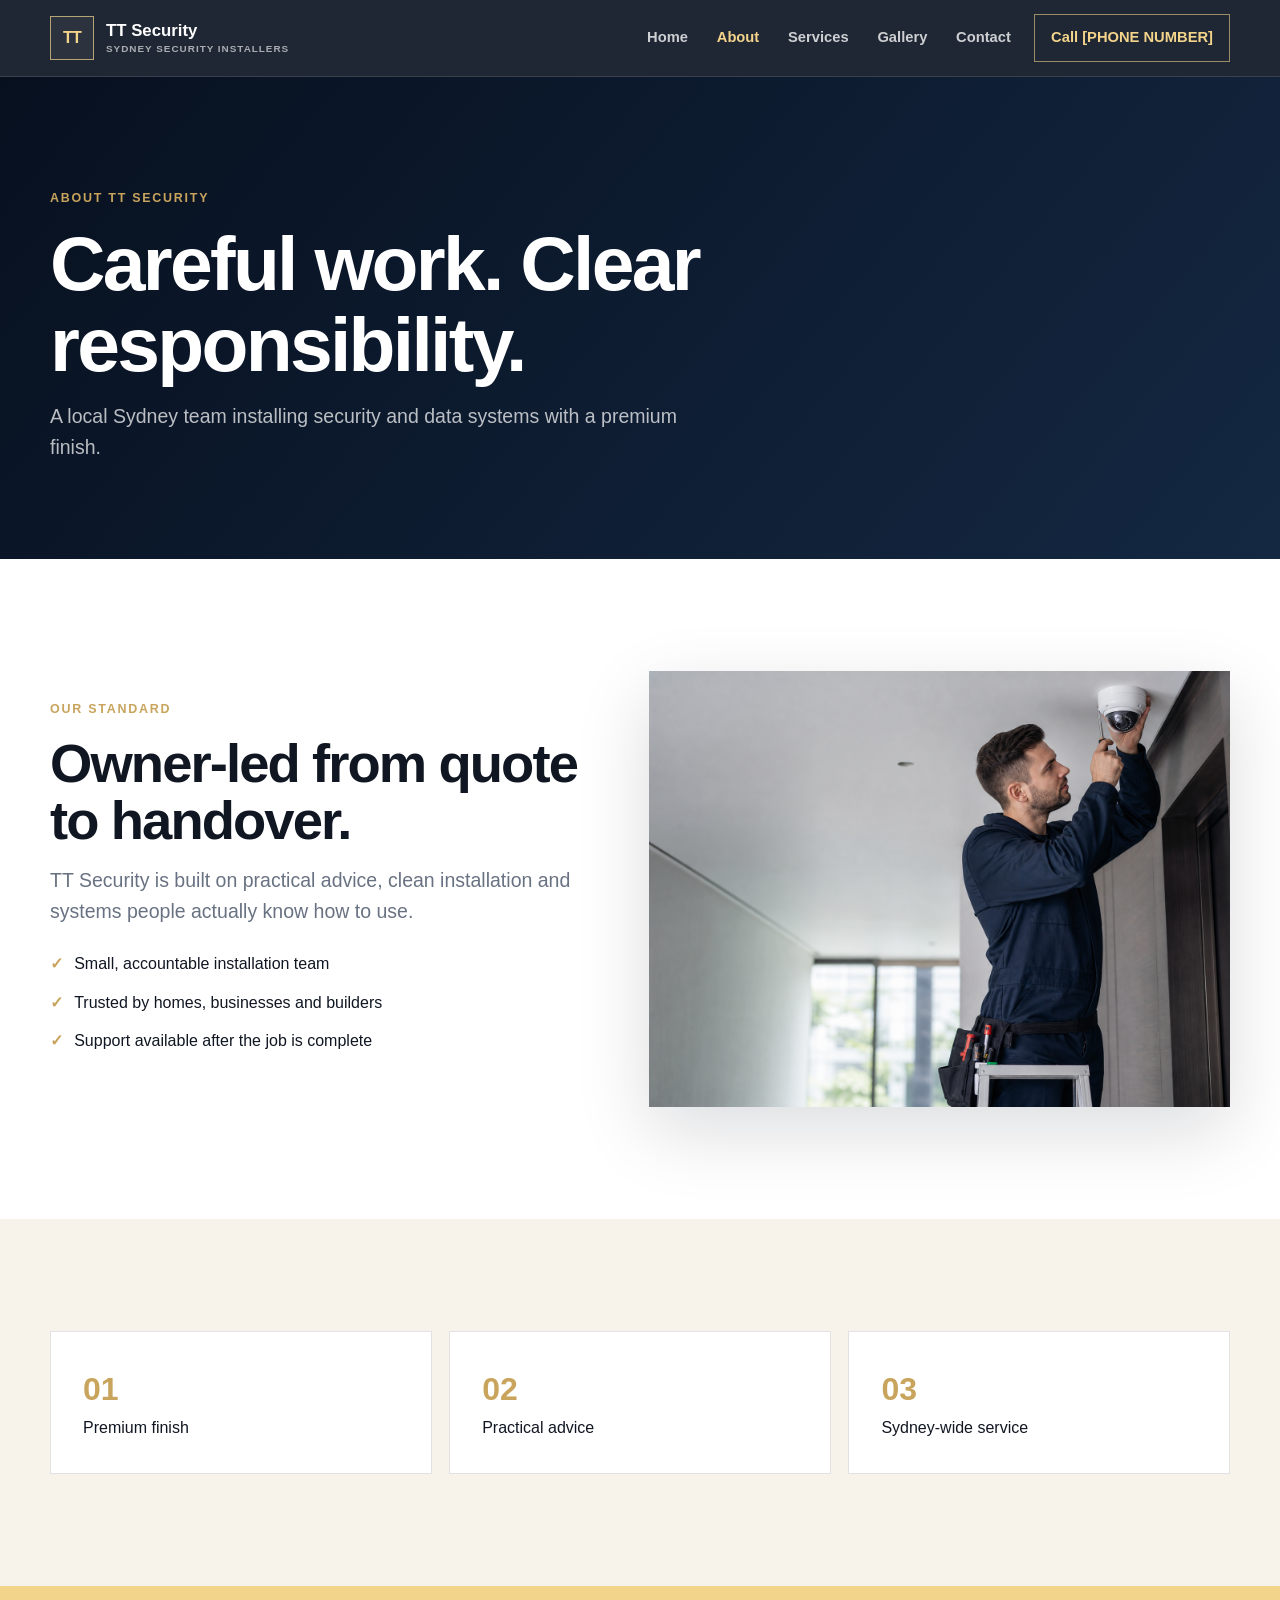
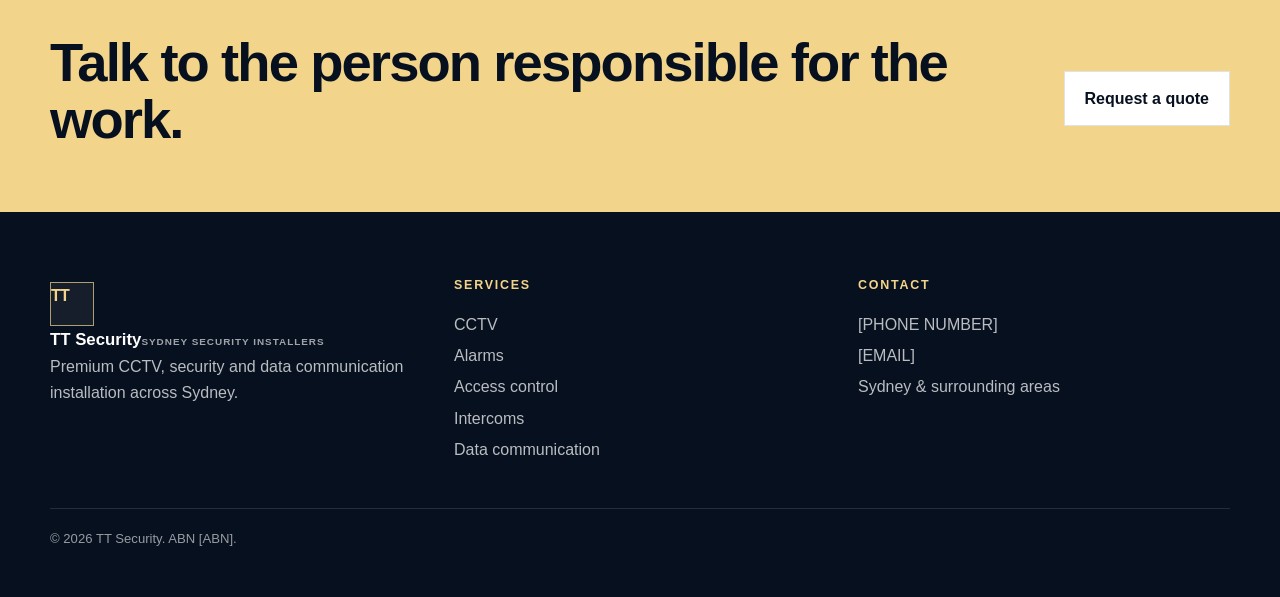
==== commit 16c2777b: "wewe" ====
--- a/about.html
+++ b/about.html
@@ -4,7 +4,7 @@
   <meta charset="utf-8">
   <meta name="viewport" content="width=device-width, initial-scale=1">
   <title>About TT Security | Sydney Security Installers</title>
-  <meta name="description" content="Owner-led Sydney security installers for premium CCTV, alarms, intercoms and access control.">
+  <meta name="description" content="Owner-led Sydney installers for premium CCTV, alarms, intercoms, access control and data communication.">
   <link rel="stylesheet" href="css/style.css">
   <script defer src="js/main.js"></script>
 </head>
@@ -12,11 +12,11 @@
   <a class="skip-link" href="#main">Skip to main content</a>
   <header class="site-header"><div class="container header-inner"><a class="brand" href="index.html"><span class="brand-mark">TT</span><span class="brand-text">TT Security<small>Sydney security installers</small></span></a><button class="nav-toggle" type="button" aria-expanded="false" aria-controls="site-nav" aria-label="Open navigation"><span class="nav-toggle-lines"></span></button><nav class="site-nav" id="site-nav"><ul class="nav-list"><li><a href="index.html">Home</a></li><li><a href="about.html" aria-current="page">About</a></li><li><a href="services.html">Services</a></li><li><a href="gallery.html">Gallery</a></li><li><a href="contact.html">Contact</a></li><li><a class="nav-call" href="tel:+61000000000">Call [PHONE NUMBER]</a></li></ul></nav></div></header>
   <main id="main">
-    <section class="page-hero"><div class="container"><p class="eyebrow">About TT Security</p><h1>Careful work. Clear responsibility.</h1><p class="lead">A local Sydney team installing security systems with a premium finish.</p></div></section>
+    <section class="page-hero"><div class="container"><p class="eyebrow">About TT Security</p><h1>Careful work. Clear responsibility.</h1><p class="lead">A local Sydney team installing security and data systems with a premium finish.</p></div></section>
     <section class="section"><div class="container split-grid"><div class="section-copy" data-reveal><p class="eyebrow">Our standard</p><h2>Owner-led from quote to handover.</h2><p class="lead">TT Security is built on practical advice, clean installation and systems people actually know how to use.</p><ul class="check-list"><li>Small, accountable installation team</li><li>Trusted by homes, businesses and builders</li><li>Support available after the job is complete</li></ul></div><div class="image-panel" data-reveal><img src="assets/technician-installation.png" alt="Security technician installing CCTV hardware"></div></div></section>
     <section class="section section-alt"><div class="container stat-grid" data-reveal><div><strong>01</strong><span>Premium finish</span></div><div><strong>02</strong><span>Practical advice</span></div><div><strong>03</strong><span>Sydney-wide service</span></div></div></section>
     <section class="cta-band"><div class="container cta-inner"><h2>Talk to the person responsible for the work.</h2><a class="button button-light" href="contact.html">Request a quote</a></div></section>
   </main>
-  <footer class="site-footer"><div class="container footer-grid"><div><a class="brand" href="index.html"><span class="brand-mark">TT</span><span class="brand-text">TT Security<small>Sydney security installers</small></span></a><p>Premium CCTV and security installation across Sydney.</p></div><div><p class="footer-heading">Services</p><a href="services.html#cctv">CCTV</a><a href="services.html#alarms">Alarms</a><a href="services.html#access-control">Access control</a><a href="services.html#intercoms">Intercoms</a></div><div><p class="footer-heading">Contact</p><a href="tel:+61000000000">[PHONE NUMBER]</a><a href="mailto:hello@example.com">[EMAIL]</a><span>Sydney & surrounding areas</span></div></div><div class="container footer-bottom">© <span data-year>2026</span> TT Security. ABN [ABN].</div></footer><div class="mobile-call-bar"><a href="tel:+61000000000">Call TT Security</a></div>
+  <footer class="site-footer"><div class="container footer-grid"><div><a class="brand" href="index.html"><span class="brand-mark">TT</span><span class="brand-text">TT Security<small>Sydney security installers</small></span></a><p>Premium CCTV, security and data communication installation across Sydney.</p></div><div><p class="footer-heading">Services</p><a href="services.html#cctv">CCTV</a><a href="services.html#alarms">Alarms</a><a href="services.html#access-control">Access control</a><a href="services.html#intercoms">Intercoms</a><a href="services.html#data-communication">Data communication</a></div><div><p class="footer-heading">Contact</p><a href="tel:+61000000000">[PHONE NUMBER]</a><a href="mailto:hello@example.com">[EMAIL]</a><span>Sydney & surrounding areas</span></div></div><div class="container footer-bottom">© <span data-year>2026</span> TT Security. ABN [ABN].</div></footer><div class="mobile-call-bar"><a href="tel:+61000000000">Call TT Security</a></div>
 </body>
 </html>
--- a/css/style.css
+++ b/css/style.css
@@ -81,7 +81,14 @@
 .card p { color: var(--muted); }
 .image-panel { overflow: hidden; min-height: 330px; background: var(--navy); box-shadow: var(--shadow); }
 .image-panel img { width: 100%; height: 100%; object-fit: cover; }
+.board-panel { background: #06152a; }
+.board-panel img { object-fit: contain; }
 .section-copy { align-self: center; }
+.feature-matrix { display: grid; gap: .8rem; margin-top: 1.5rem; }
+.feature-matrix article { padding: 1rem; border: 1px solid var(--line); background: rgba(255,255,255,.72); }
+.feature-matrix h3 { margin-bottom: .35rem; font-size: 1.05rem; }
+.feature-matrix p { margin-bottom: .7rem; color: var(--muted); font-size: .92rem; }
+.feature-matrix span { display: inline-flex; margin: .25rem .28rem .25rem 0; padding: .32rem .48rem; border: 1px solid rgba(16,23,34,.12); color: var(--navy); background: var(--white); font-size: .74rem; font-weight: 800; }
 .check-list { display: grid; gap: .8rem; margin: 1.5rem 0; padding: 0; list-style: none; }
 .check-list li { display: flex; gap: .7rem; color: inherit; }
 .check-list li::before { color: var(--gold); content: "✓"; font-weight: 900; }
@@ -140,7 +147,8 @@
   .nav-call { margin-left: .45rem; padding-inline: 1rem !important; }
   .trust-grid { grid-template-columns: repeat(4, 1fr); }
   .trust-item { border-bottom: 0; }
-  .cards-4 { grid-template-columns: repeat(4, 1fr); }
+  .cards-4 { grid-template-columns: repeat(5, 1fr); }
+  .feature-matrix { grid-template-columns: repeat(2, 1fr); }
   .service-row { grid-template-columns: 80px 1fr auto; align-items: center; }
   .gallery-grid { grid-template-columns: repeat(3, 1fr); }
   .mobile-call-bar { display: none; }
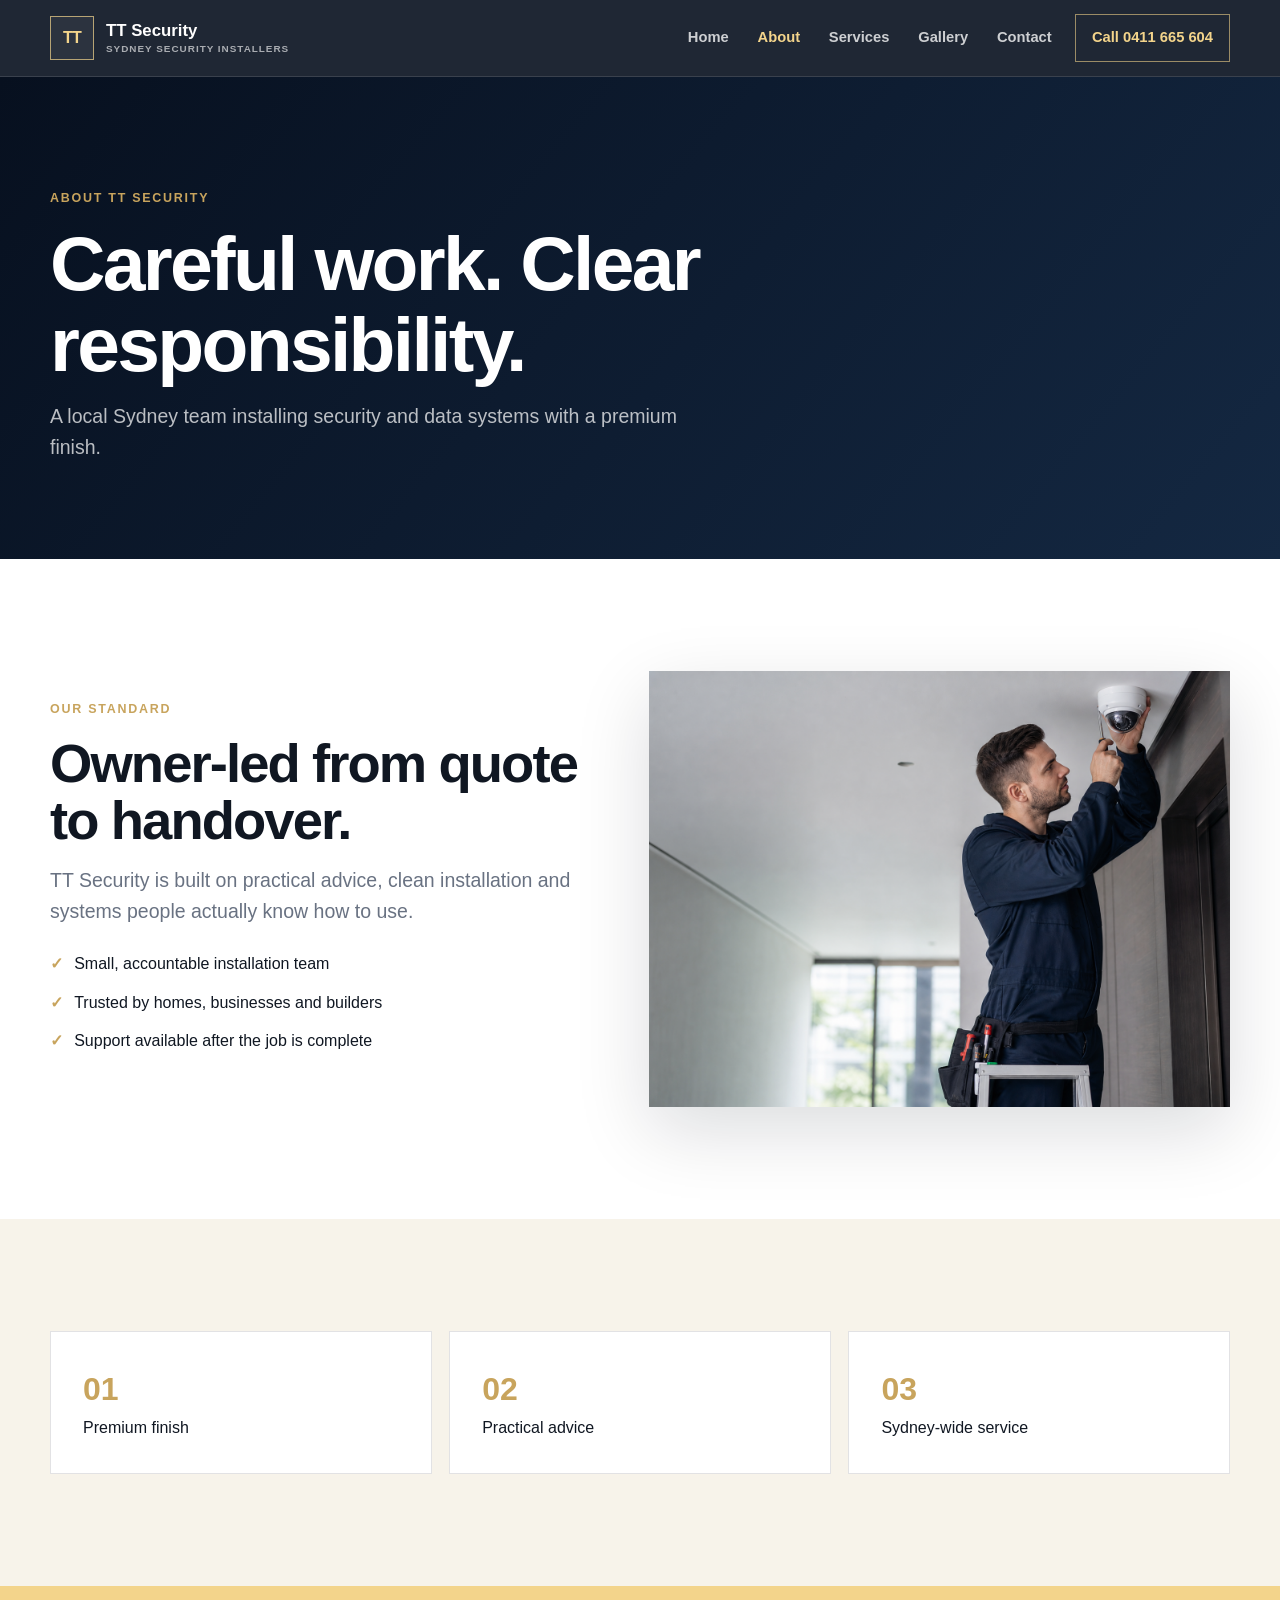
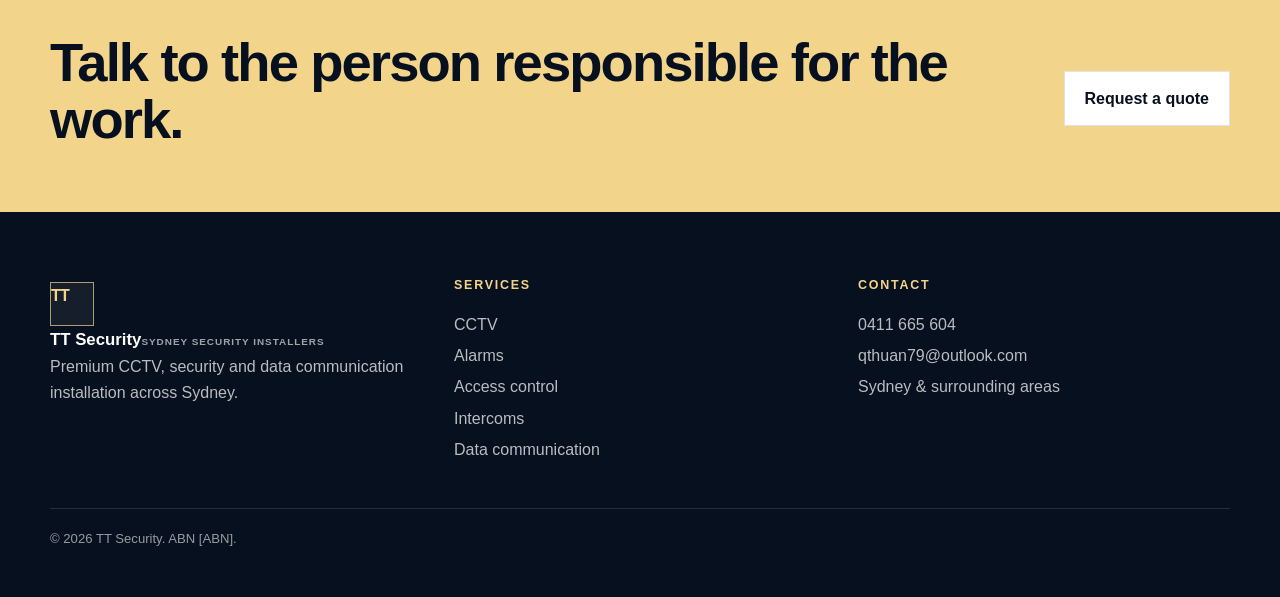
==== commit c7f62a88: "w" ====
--- a/about.html
+++ b/about.html
@@ -10,13 +10,13 @@
 </head>
 <body>
   <a class="skip-link" href="#main">Skip to main content</a>
-  <header class="site-header"><div class="container header-inner"><a class="brand" href="index.html"><span class="brand-mark">TT</span><span class="brand-text">TT Security<small>Sydney security installers</small></span></a><button class="nav-toggle" type="button" aria-expanded="false" aria-controls="site-nav" aria-label="Open navigation"><span class="nav-toggle-lines"></span></button><nav class="site-nav" id="site-nav"><ul class="nav-list"><li><a href="index.html">Home</a></li><li><a href="about.html" aria-current="page">About</a></li><li><a href="services.html">Services</a></li><li><a href="gallery.html">Gallery</a></li><li><a href="contact.html">Contact</a></li><li><a class="nav-call" href="tel:+61000000000">Call [PHONE NUMBER]</a></li></ul></nav></div></header>
+  <header class="site-header"><div class="container header-inner"><a class="brand" href="index.html"><span class="brand-mark">TT</span><span class="brand-text">TT Security<small>Sydney security installers</small></span></a><button class="nav-toggle" type="button" aria-expanded="false" aria-controls="site-nav" aria-label="Open navigation"><span class="nav-toggle-lines"></span></button><nav class="site-nav" id="site-nav"><ul class="nav-list"><li><a href="index.html">Home</a></li><li><a href="about.html" aria-current="page">About</a></li><li><a href="services.html">Services</a></li><li><a href="gallery.html">Gallery</a></li><li><a href="contact.html">Contact</a></li><li><a class="nav-call" href="tel:+61411665604">Call 0411 665 604</a></li></ul></nav></div></header>
   <main id="main">
     <section class="page-hero"><div class="container"><p class="eyebrow">About TT Security</p><h1>Careful work. Clear responsibility.</h1><p class="lead">A local Sydney team installing security and data systems with a premium finish.</p></div></section>
     <section class="section"><div class="container split-grid"><div class="section-copy" data-reveal><p class="eyebrow">Our standard</p><h2>Owner-led from quote to handover.</h2><p class="lead">TT Security is built on practical advice, clean installation and systems people actually know how to use.</p><ul class="check-list"><li>Small, accountable installation team</li><li>Trusted by homes, businesses and builders</li><li>Support available after the job is complete</li></ul></div><div class="image-panel" data-reveal><img src="assets/technician-installation.png" alt="Security technician installing CCTV hardware"></div></div></section>
     <section class="section section-alt"><div class="container stat-grid" data-reveal><div><strong>01</strong><span>Premium finish</span></div><div><strong>02</strong><span>Practical advice</span></div><div><strong>03</strong><span>Sydney-wide service</span></div></div></section>
     <section class="cta-band"><div class="container cta-inner"><h2>Talk to the person responsible for the work.</h2><a class="button button-light" href="contact.html">Request a quote</a></div></section>
   </main>
-  <footer class="site-footer"><div class="container footer-grid"><div><a class="brand" href="index.html"><span class="brand-mark">TT</span><span class="brand-text">TT Security<small>Sydney security installers</small></span></a><p>Premium CCTV, security and data communication installation across Sydney.</p></div><div><p class="footer-heading">Services</p><a href="services.html#cctv">CCTV</a><a href="services.html#alarms">Alarms</a><a href="services.html#access-control">Access control</a><a href="services.html#intercoms">Intercoms</a><a href="services.html#data-communication">Data communication</a></div><div><p class="footer-heading">Contact</p><a href="tel:+61000000000">[PHONE NUMBER]</a><a href="mailto:hello@example.com">[EMAIL]</a><span>Sydney & surrounding areas</span></div></div><div class="container footer-bottom">© <span data-year>2026</span> TT Security. ABN [ABN].</div></footer><div class="mobile-call-bar"><a href="tel:+61000000000">Call TT Security</a></div>
+  <footer class="site-footer"><div class="container footer-grid"><div><a class="brand" href="index.html"><span class="brand-mark">TT</span><span class="brand-text">TT Security<small>Sydney security installers</small></span></a><p>Premium CCTV, security and data communication installation across Sydney.</p></div><div><p class="footer-heading">Services</p><a href="services.html#cctv">CCTV</a><a href="services.html#alarms">Alarms</a><a href="services.html#access-control">Access control</a><a href="services.html#intercoms">Intercoms</a><a href="services.html#data-communication">Data communication</a></div><div><p class="footer-heading">Contact</p><a href="tel:+61411665604">0411 665 604</a><a href="mailto:qthuan79@outlook.com">qthuan79@outlook.com</a><span>Sydney & surrounding areas</span></div></div><div class="container footer-bottom">© <span data-year>2026</span> TT Security. ABN [ABN].</div></footer><div class="mobile-call-bar"><a href="tel:+61411665604">Call TT Security</a></div>
 </body>
 </html>
